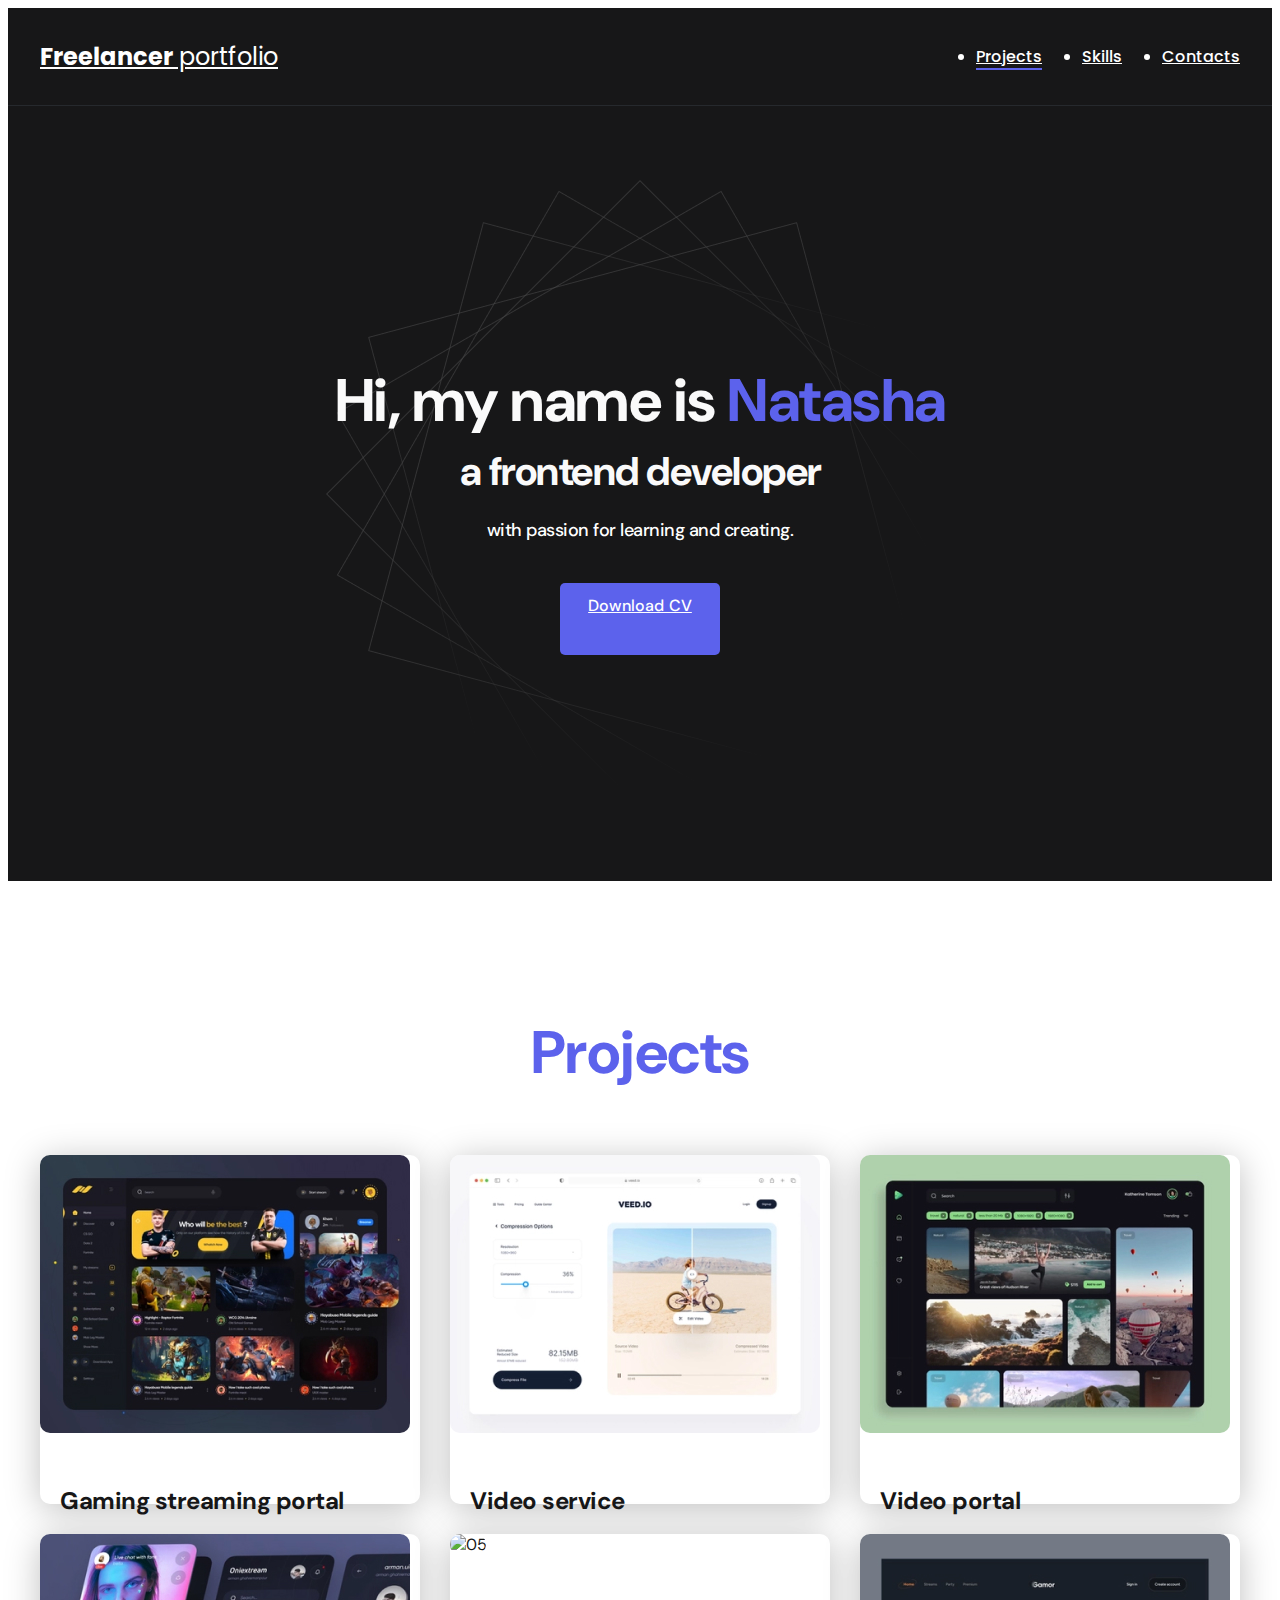
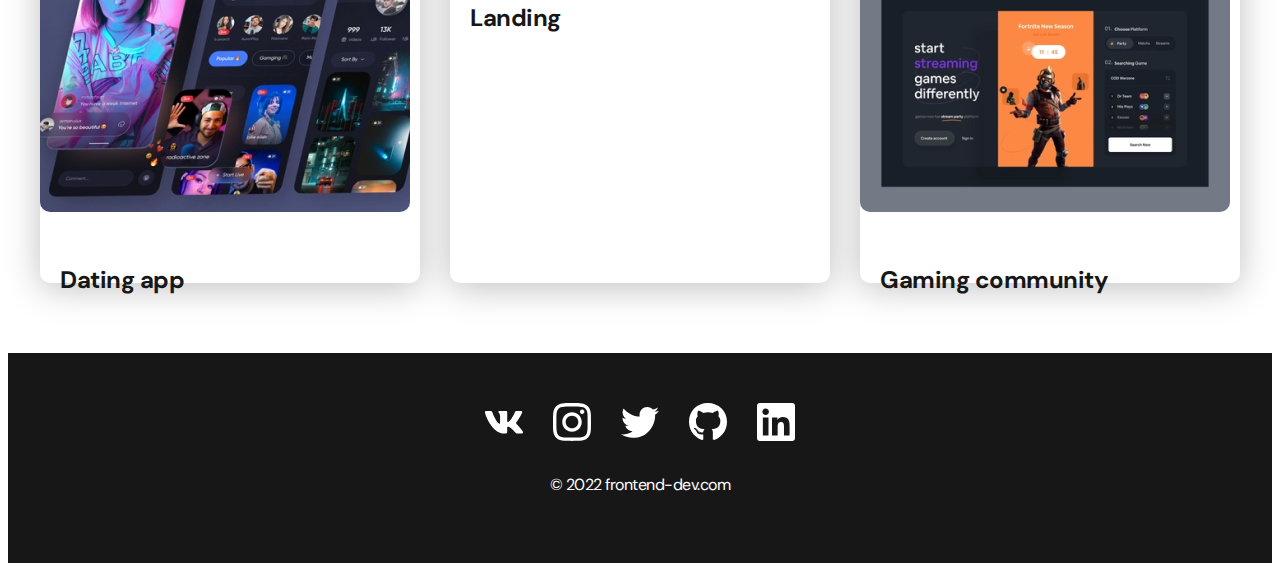
==== index.html @ 65e7a10b ".nav, .header correction, css refactoring(vars )" ====
<!DOCTYPE html>
<html lang="en">
  <head>
    <meta charset="UTF-8" />
    <meta name="viewport" content="width=device-width, initial-scale=1.0" />
    <title>Freelancer portfolio</title>
    <link rel="stylesheet" href="./css/main.css" />
    <link
      href="https://fonts.googleapis.com/css?family=DM+Sans: regular,500,600"
      rel="stylesheet"
    />
    <link
      href="https://fonts.googleapis.com/css?family=Poppins:regular,500,600"
      rel="stylesheet"
    />
  </head>
  <body>
    <nav class="nav">
      <div class="container">
        <div class="nav-row">
          <a href="./index.html" class="logo"><strong>Freelancer</strong> portfolio</a>
          <ul class="nav-list">
            <li class="nav-list__item"><a class="nav-list__link nav-list__link--active" href="./projects.html">Projects</a></li>
            <li class="nav-list__item"><a class="nav-list__link" href="./skills.html">Skills</a></li>
            <li class="nav-list__item"><a class="nav-list__link" href="./contacts.html">Contacts</a></li>
          </ul>
        </div>
      </div>
    </nav>
    <header class="header">
        <div class="header__wrapper">
          <h1 class="header__title">
            <strong>Hi, my name is <em>Natasha</em></strong><br>
            a frontend developer
          </h1>
          <div class="header__text">
            <p>with passion for learning and creating.</p>
          </div>
            <a href="#!" class="btn">Download CV</a>
        </div>
    </header>
    <main>
      <section class="projects">
        <div class="container">
          <div class="projects__title">
            <h3 class="title">Projects</h3>
          </div>
          <div class="projects__cards">
            <!-- Card -->
            <div class="card">
              <a class="card__link" href="#!"
                ></a>
                <img src="./img/projects/01.jpg" alt="01" class="card__img"
              />
              <h4 class="card__title">Gaming streaming portal</h4>
            </div>
            <!-- Card ends -->

            <div class="card">
              <a class="card__link" href="#!"
                ></a>
                <img src="./img/projects/02.jpg" alt="02" class="card__img"
              />
              <h4 class="card__title">Video service</h4>
            </div>
             <!-- Card ends -->

            <div class="card">
              <a class="card__link" href="#!"
                ></a>
                <img src="./img/projects/03.jpg" alt="03" class="card__img"
              />
              <h4 class="card__title">Video portal</h4>
            </div>
             <!-- Card ends -->

            <div class="card">
              <a class="card__link" href="#!"
                ></a>
                <img src="./img/projects/04.jpg" alt="04" class="card__img"
              />
              <h4 class="card__title">Dating app</h4>
            </div>
             <!-- Card ends -->

            <div class="card">
              <a class="card__link" href="#!"
                ></a>
                <img src="./img/projects/05.jpg" alt="05" class="card__img"
              />
              <h4 class="card__title">Landing</h4>
            </div>
             <!-- Card ends -->

            <div class="card">
              <a class="card__link" href="#!"
                ></a>
                <img src="./img/projects/06.jpg" alt="06" class="card__img"
              />
              <h4 class="card__title">Gaming community</h4>
            </div>
             <!-- Card ends -->
          </div>
        </div>
      </section>
    </main>
    <footer class="footer">
        <div class="container">
            <div class="footer__row">
                <div class="socials">
                    <div class="socials__row">
                        <a href="#!"><img src="./img/icons/vk.svg" alt="vk"></a>
                        <a href="#!"><img src="./img/icons/instagram.svg" alt="instagram"></a>
                        <a href="#!"><img src="./img/icons/twitter.svg" alt="twitter"></a>
                        <a href="#!"><img src="./img/icons/gitHub.svg" alt="gitHub"></a>
                        <a href="#!"><img src="./img/icons/linkedIn.svg" alt="linkedIn"></a>
                    </div>
                </div>
                <div class="copyright">
                    <p>© 2022 frontend-dev.com</p>
                </div>
            </div>
        </div>
    </footer>
  </body>
</html>
---- css/main.css ----
@import "./reset.css";

/*
font-family: 'DM Sans', sans-serif;
font-family: 'Poppins', sans-serif;
*/

:root {
  --black: #171718;
  --black-border: #26292d;
  --white: #fff;
  --purple: #5c62ec;

  --text-color: var(--black);
  --dark-bg: var(--black);
  --dark-border: var(--black-border);
  --header-text: var(--white);
  --accent: var(--purple);
}

html,
body {
  font-family: "DM Sans", sans-serif;
  letter-spacing: -0.5px;
  color: var(--text-color);
}

.none{
    display: none;
}

.container {
  padding: 0 15px;
  max-width: 1200px;
  margin: 0 auto;
}

.title {
    font-family: "DM Sans", sans-serif;
    font-size: 60px;
    font-weight: 700;
    line-height: 1.4;
    letter-spacing: -0.5px;
    color: var(--purple);
}

/* Nav */
.nav {
  padding: 20px 0;
  background-color: var(--dark-bg);
  border-bottom: 1px solid var(--black-border);
  color: var(--header-text);
  letter-spacing: normal;
}

.nav-row {
  display: flex;
  justify-content: space-between;
  align-items: center;
  column-gap: 30px;
  row-gap: 20px;
  flex-wrap: wrap;
}

.logo {
  font-family: "Poppins", sans-serif;
  font-size: 24px;
  /* font-weight: 700; */
  line-height: 1;
  color: var(--header-text);
}

.logo strong {
  font-weight: 700;
}

.nav-list {
  display: flex;
  align-items: center;
  column-gap: 40px;
  font-size: 16px;
  font-weight: 500;
  font-family: "Poppins", sans-serif;
}

.nav-list__link { 
  color: var(--header-text);
  transition: opacity 0.2s ease-in;
}

.nav-list__link:hover { 
  opacity: 0.8;
}

.nav-list__link--active {
  position: relative;
}

.nav-list__link--active::before {
  content: "";

  position: absolute;
  left: 0;
  top: 100%;

  display: block;
  height: 2px;
  width: 100%;
  background-color: var(--accent);
}

/* Header */
.header {
  padding: 40px 0;
  min-height: 695px;

  display: flex;
  justify-content: center;
  align-items: center;

  background-color: var(--dark-bg);
  background-image: url("./../img/header/header-bg.png");
  background-repeat: no-repeat;
  background-size: auto;
  background-position: center center;
  color: var(--header-text);

  text-align: center;
}

.header__wrapper {
  /* position: relative; */
  max-width: 690px;
  padding: 0 15px;
}

/* .header__wrapper::before {
  content: "";
  display: block;
  position: absolute;
  top: 0;
  left: 0;

  width: 627px;
  height: 627px;
  background-image: url(./../img/header/Abstract.svg);
  transform: translate(43%, -24%);
} */


.header__title {
  margin-bottom: 20px;
  font-size: 40px;
  font-weight: 700;
  line-height: 1.4; /* 84px */
  color: #fafafa;
}


.header__title strong {
  font-size: 60px;
  font-weight: 700;
}

.header__title em {
  font-style: normal;
  color: var(--accent);
}

.header__text {
  margin-bottom: 40px;
  font-size: 18px;
  font-weight: 500;
  line-height: 1.33;
}

.header__text p + p {
  margin-top: 0.5em;
}

/* Button*/
.btn {
  display: inline-block;
  height: 48px;
  padding: 12px 28px;

  border-radius: 5px;
  background: var(--accent);
  color: var(--white);
  font-size: 16px;
  font-weight: 500;
  letter-spacing: 0.15px;

  transition: opacity 0.2s ease-in;
}

.btn:hover {
  opacity: 0.8;
}

.btn:active {
  position: relative;
  top: 1px;
}

/*Projects*/

.projects {
    padding: 70px 0;
}

.projects__title {
    margin-bottom: 60px;
    text-align: center;
}

.projects__cards {
    display: grid;
    grid-template-columns: repeat(3, 1fr);
    column-gap: 30px;
    grid-template-rows: repeat(2, 1fr);
    row-gap: 30px;
}

.card {
    position: relative;
    display: inline-block;
    height: 349px;
    border-radius: 10px;
    background: var(--white);
    box-shadow: 0px 5px 35px 0px rgba(0, 0, 0, 0.25);

    transition: all 0.2s ease-in-out;
}

.card:hover {
    top: -5px;
    filter: saturate(1.5);
    box-shadow: 0px 5px 35px 0px rgb(91, 96, 236, 0.75);
}

.card__link {
    position: absolute;
    z-index: 1;
    left: 0;
    top: 0;
    height: 100%;
    width: 100%;
}



.card__img {
    margin-bottom: 15px;
    width: 370px;
    height: 278px;
    border-radius: 10px;
}

.card__title {
    margin-left: 20px;
    font-family: "DM Sans", sans-serif;
    font-size: 24px;
    font-weight: 700;
    line-height: 1.3; /* 31.2px */
    letter-spacing: -0.5px;
    color: var(--black);
}

/* Footer */
.footer {
    padding: 50px 0;
    background: var(--dark-bg);
    color: var(--white) ;
}

.footer__row {
    text-align: center;
    margin-bottom: 14px;
}

.socials {
    margin-bottom: 27px;
}

.socials__row {
    display: flex;
    justify-content: center;
    column-gap: 30px;
    align-items: center;
}

.copyright {
    font-size: 16px;
    font-weight: 400;
    line-height: 1.5; /* 24px */
    letter-spacing: -0.5px;
}
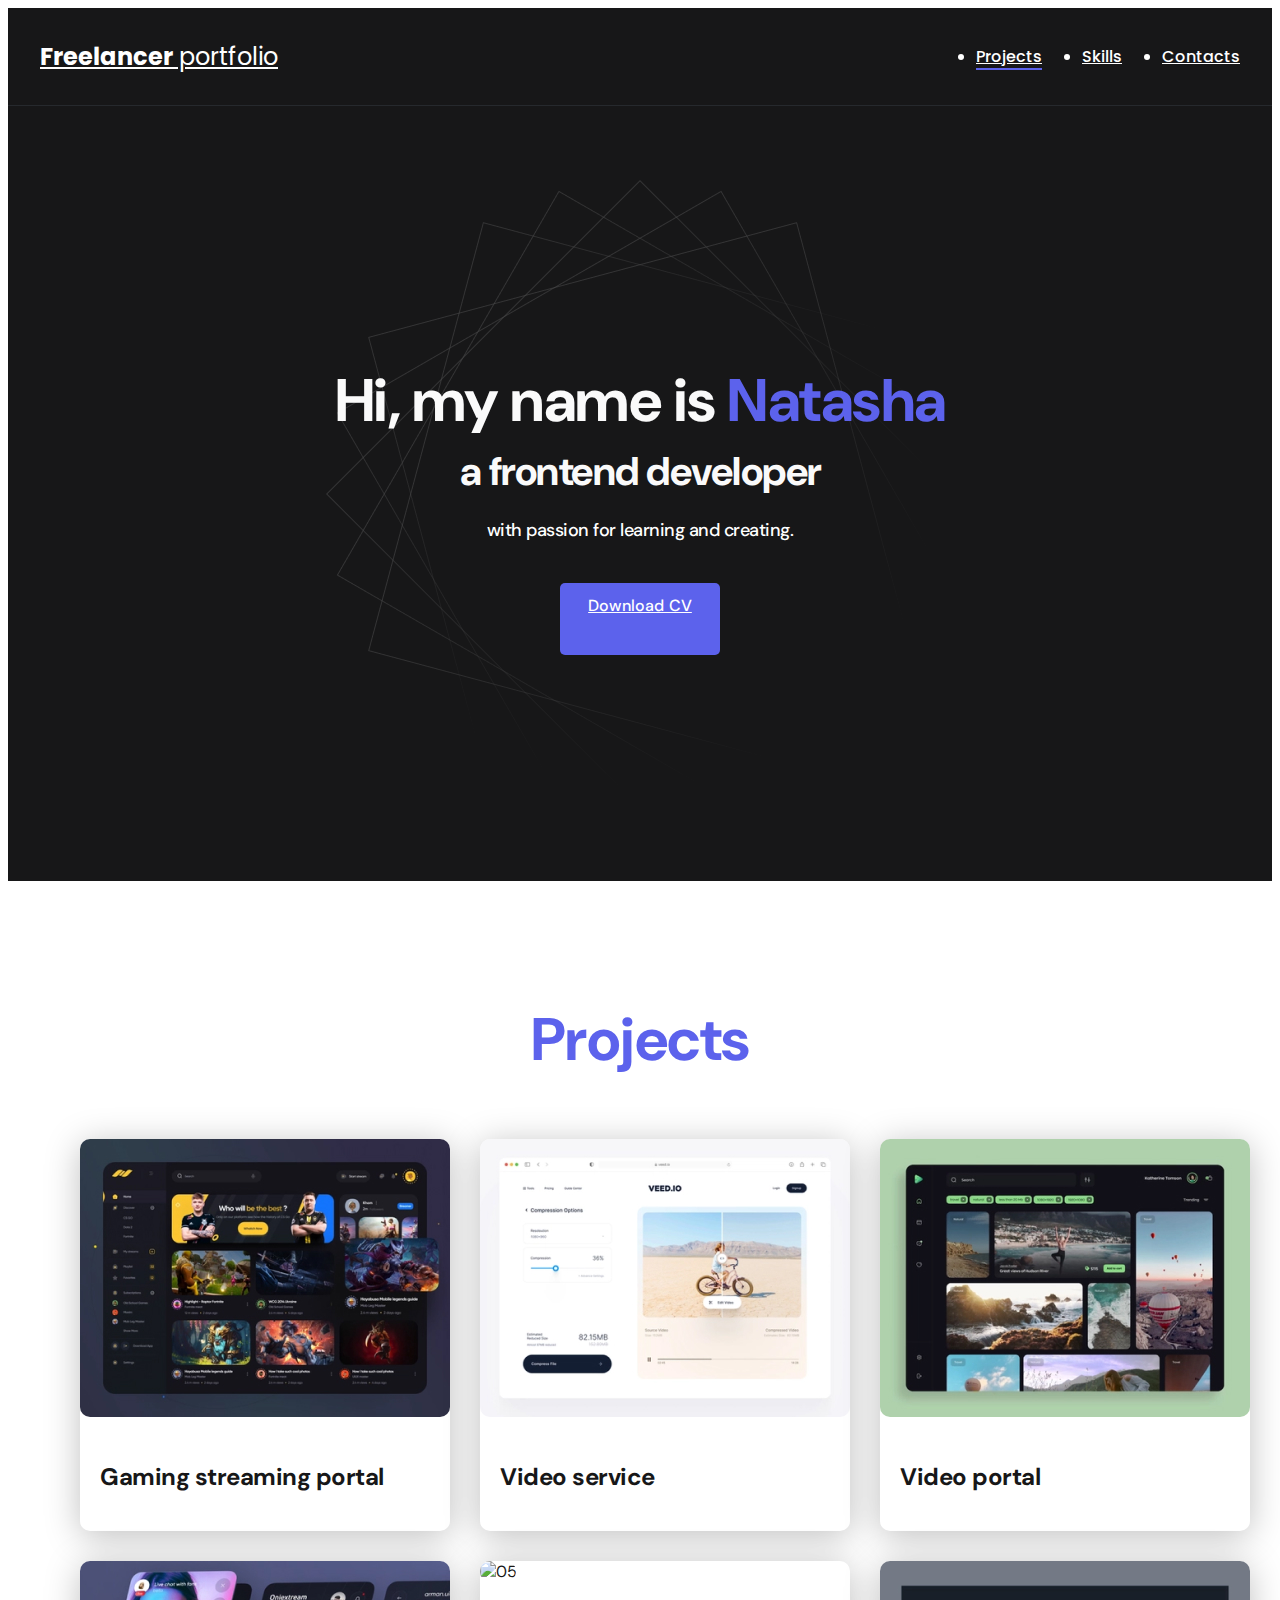
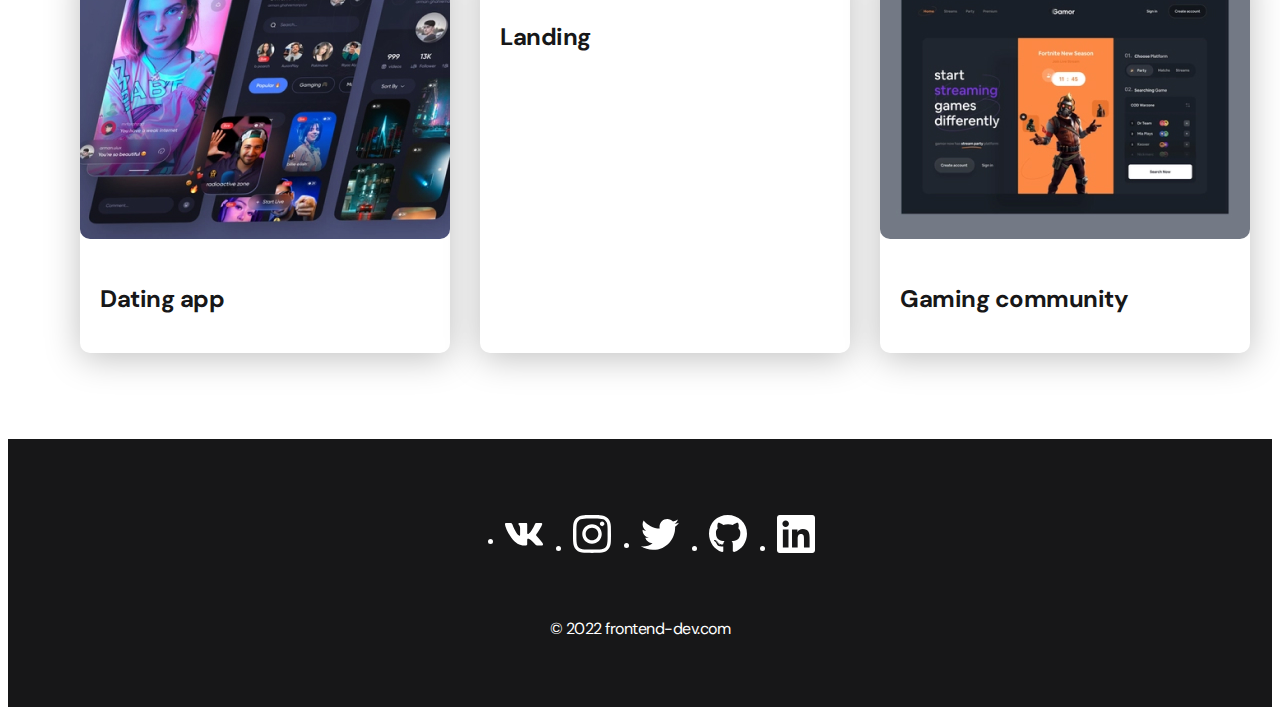
==== commit 7a9923b6: ".footer correction" ====
--- a/index.html
+++ b/index.html
@@ -39,87 +39,72 @@
             <a href="#!" class="btn">Download CV</a>
         </div>
     </header>
-    <main>
-      <section class="projects">
+      <main class="section">
         <div class="container">
-          <div class="projects__title">
-            <h3 class="title">Projects</h3>
-          </div>
-          <div class="projects__cards">
+            <h2 class="title-1">Projects</h2>
+          <ul class="projects">
             <!-- Card -->
-            <div class="card">
-              <a class="card__link" href="#!"
-                ></a>
-                <img src="./img/projects/01.jpg" alt="01" class="card__img"
-              />
-              <h4 class="card__title">Gaming streaming portal</h4>
-            </div>
+            <li class="project">
+              <img class="project__img"src="./img/projects/01.jpg" alt="01">
+              <a class="project__link" href="./project-page.html"
+              ></a>
+              <h3 class="project__title">Gaming streaming portal</h3>
+            </li>
             <!-- Card ends -->
-
-            <div class="card">
-              <a class="card__link" href="#!"
-                ></a>
-                <img src="./img/projects/02.jpg" alt="02" class="card__img"
-              />
-              <h4 class="card__title">Video service</h4>
-            </div>
-             <!-- Card ends -->
-
-            <div class="card">
-              <a class="card__link" href="#!"
-                ></a>
-                <img src="./img/projects/03.jpg" alt="03" class="card__img"
-              />
-              <h4 class="card__title">Video portal</h4>
-            </div>
-             <!-- Card ends -->
-
-            <div class="card">
-              <a class="card__link" href="#!"
-                ></a>
-                <img src="./img/projects/04.jpg" alt="04" class="card__img"
-              />
-              <h4 class="card__title">Dating app</h4>
-            </div>
-             <!-- Card ends -->
-
-            <div class="card">
-              <a class="card__link" href="#!"
-                ></a>
-                <img src="./img/projects/05.jpg" alt="05" class="card__img"
-              />
-              <h4 class="card__title">Landing</h4>
-            </div>
-             <!-- Card ends -->
-
-            <div class="card">
-              <a class="card__link" href="#!"
-                ></a>
-                <img src="./img/projects/06.jpg" alt="06" class="card__img"
-              />
-              <h4 class="card__title">Gaming community</h4>
-            </div>
-             <!-- Card ends -->
-          </div>
+            <!-- Card -->
+            <li class="project">
+              <img class="project__img"src="./img/projects/02.jpg" alt="02">
+              <a class="project__link" href="#!"
+              ></a>
+              <h3 class="project__title">Video service</h3>
+            </li>
+            <!-- Card ends -->
+            <li class="project">
+              <img class="project__img"src="./img/projects/03.jpg" alt="03">
+              <a class="project__link" href="#!"
+              ></a>
+              <h3 class="project__title">Video portal</h3>
+            </li>
+            <!-- Card ends -->
+            <li class="project">
+              <img class="project__img"src="./img/projects/04.jpg" alt="04">
+              <a class="project__link" href="#!"
+              ></a>
+              <h3 class="project__title">Dating app</h3>
+            </li>
+            <!-- Card ends -->
+            <li class="project">
+              <img class="project__img"src="./img/projects/05.jpg" alt="05">
+              <a class="project__link" href="#!"
+              ></a>
+              <h3 class="project__title">Landing</h3>
+            </li>
+            <!-- Card ends -->
+            <li class="project">
+              <img class="project__img"src="./img/projects/06.jpg" alt="06">
+              <a class="project__link" href="#!"
+              ></a>
+              <h3 class="project__title">Gaming community</h3>
+            </li>
+            <!-- Card ends -->
+          </ul>
         </div>
-      </section>
-    </main>
+      </main>
     <footer class="footer">
         <div class="container">
-            <div class="footer__row">
-                <div class="socials">
-                    <div class="socials__row">
-                        <a href="#!"><img src="./img/icons/vk.svg" alt="vk"></a>
-                        <a href="#!"><img src="./img/icons/instagram.svg" alt="instagram"></a>
-                        <a href="#!"><img src="./img/icons/twitter.svg" alt="twitter"></a>
-                        <a href="#!"><img src="./img/icons/gitHub.svg" alt="gitHub"></a>
-                        <a href="#!"><img src="./img/icons/linkedIn.svg" alt="linkedIn"></a>
-                    </div>
-                </div>
-                <div class="copyright">
-                    <p>© 2022 frontend-dev.com</p>
-                </div>
-            </div>
+          <div class="footer__wrapper">
+            <ul class="social">
+              <li class="social__item"><a href="#!"><img src="./img/icons/vk.svg" alt="vk"></a></li> 
+               <li class="social__item"><a href="#!"><img src="./img/icons/instagram.svg" alt="instagram"></a></li>
+               <li class="social__item"><a href="#!"><img src="./img/icons/twitter.svg" alt="twitter"></a></li>
+               <li class="social__item"><a href="#!"><img src="./img/icons/gitHub.svg" alt="gitHub"></a></li>
+               <li class="social__item"><a href="#!"><img src="./img/icons/linkedIn.svg" alt="linkedIn"></a></li>
+           </ul>
+           <div class="copyright">
+            <p>© 2022 frontend-dev.com</p>
+        </div>
+          </div>      
+                
         </div>
     </footer>
   </body>
--- a/css/main.css
+++ b/css/main.css
@@ -33,6 +33,11 @@
   padding: 0 15px;
   max-width: 1200px;
   margin: 0 auto;
+}
+
+
+.section {
+  padding: 70px 0;
 }
 
 .title {
@@ -44,6 +49,15 @@
     color: var(--purple);
 }
 
+.title-1 {
+  margin-bottom: 60px;
+  font-size: 60px;
+  font-weight: 700;
+  line-height: 1.3;
+  color: var(--accent);
+  text-align: center;
+}
+
 /* Nav */
 .nav {
   padding: 20px 0;
@@ -205,16 +219,8 @@
 
 /*Projects*/
 
+
 .projects {
-    padding: 70px 0;
-}
-
-.projects__title {
-    margin-bottom: 60px;
-    text-align: center;
-}
-
-.projects__cards {
     display: grid;
     grid-template-columns: repeat(3, 1fr);
     column-gap: 30px;
@@ -222,10 +228,11 @@
     row-gap: 30px;
 }
 
-.card {
+.project {
     position: relative;
     display: inline-block;
-    height: 349px;
+    /* height: 349px; */
+    min-width: 370px;
     border-radius: 10px;
     background: var(--white);
     box-shadow: 0px 5px 35px 0px rgba(0, 0, 0, 0.25);
@@ -233,13 +240,13 @@
     transition: all 0.2s ease-in-out;
 }
 
-.card:hover {
+.project:hover {
     top: -5px;
     filter: saturate(1.5);
     box-shadow: 0px 5px 35px 0px rgb(91, 96, 236, 0.75);
 }
 
-.card__link {
+.project__link {
     position: absolute;
     z-index: 1;
     left: 0;
@@ -248,17 +255,14 @@
     width: 100%;
 }
 
-
-
-.card__img {
-    margin-bottom: 15px;
+.project__img {
     width: 370px;
     height: 278px;
     border-radius: 10px;
 }
 
-.card__title {
-    margin-left: 20px;
+.project__title {
+    padding: 15px 20px;
     font-family: "DM Sans", sans-serif;
     font-size: 24px;
     font-weight: 700;
@@ -268,31 +272,31 @@
 }
 
 /* Footer */
+
 .footer {
-    padding: 50px 0;
+    padding: 60px 0 50px;
     background: var(--dark-bg);
-    color: var(--white) ;
-}
-
-.footer__row {
-    text-align: center;
-    margin-bottom: 14px;
-}
-
-.socials {
-    margin-bottom: 27px;
-}
-
-.socials__row {
+    color: var(--header-text);
+}
+
+.footer__wrapper {
     display: flex;
-    justify-content: center;
-    column-gap: 30px;
+    flex-direction: column;
     align-items: center;
+    row-gap: 27px;
+}
+
+.social {
+  display: flex;
+  column-gap: 30px;
+  align-items: center;
 }
 
 .copyright {
     font-size: 16px;
-    font-weight: 400;
     line-height: 1.5; /* 24px */
-    letter-spacing: -0.5px;
-}
+}
+
+.copyright p + p {
+  margin-top: 0.5em;
+}
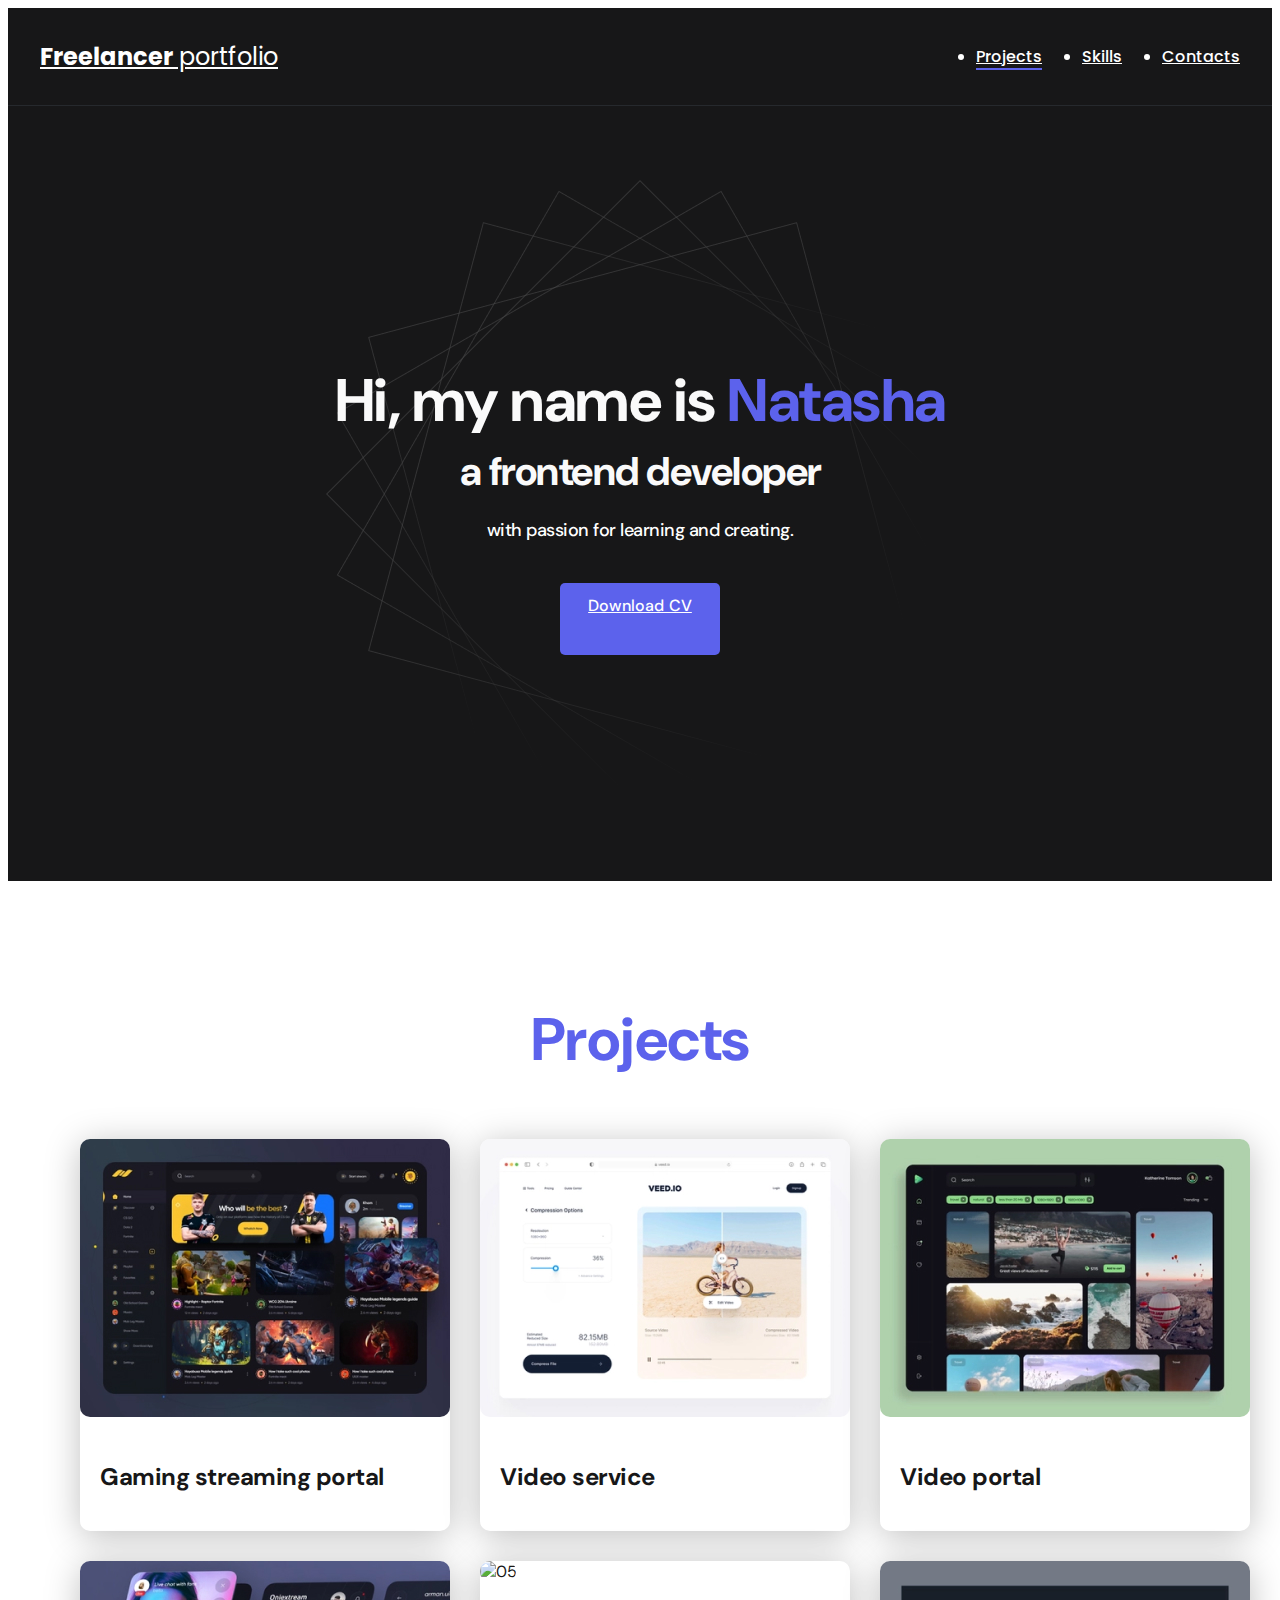
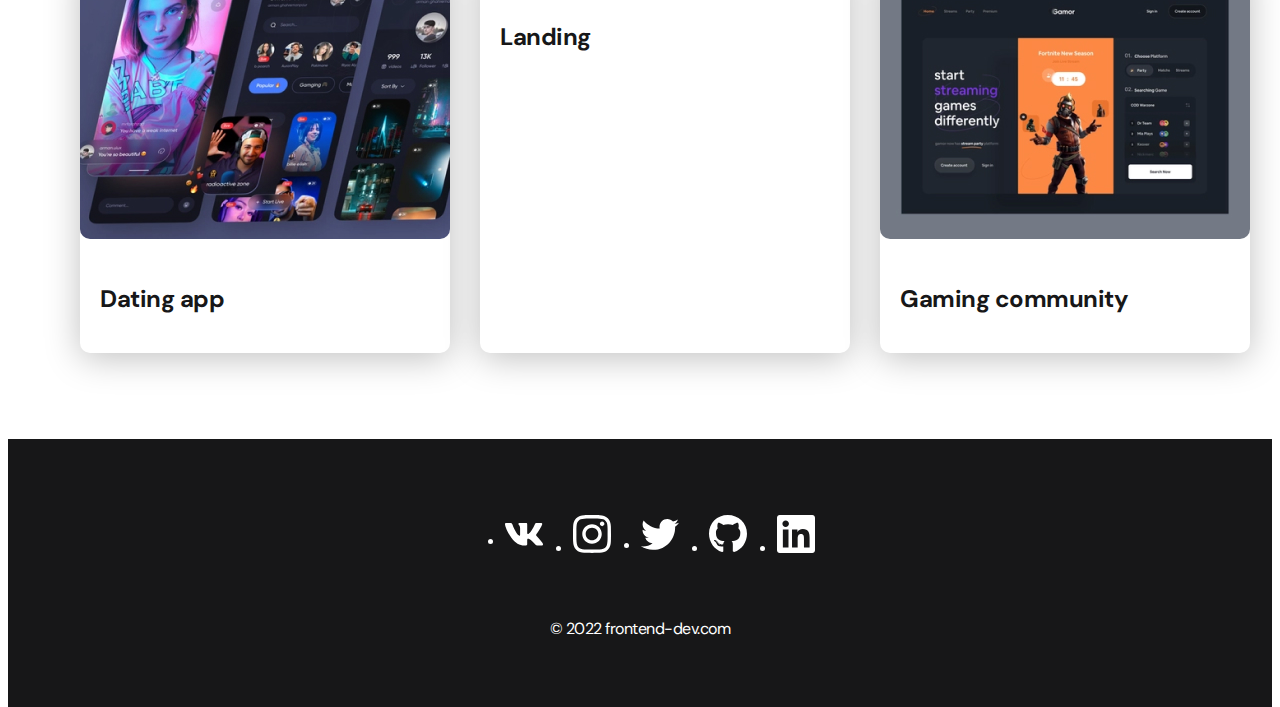
==== commit 7ec982bf: "icons svg:hover style" ====
--- a/index.html
+++ b/index.html
@@ -6,7 +6,7 @@
     <title>Freelancer portfolio</title>
     <link rel="stylesheet" href="./css/main.css" />
     <link
-      href="https://fonts.googleapis.com/css?family=DM+Sans: regular,500,600"
+      href="https://fonts.googleapis.com/css?family=DM+Sans: regular,500,600,700"
       rel="stylesheet"
     />
     <link
@@ -20,7 +20,7 @@
         <div class="nav-row">
           <a href="./index.html" class="logo"><strong>Freelancer</strong> portfolio</a>
           <ul class="nav-list">
-            <li class="nav-list__item"><a class="nav-list__link nav-list__link--active" href="./projects.html">Projects</a></li>
+            <li class="nav-list__item"><a class="nav-list__link nav-list__link--active" href="./project-page.html">Projects</a></li>
             <li class="nav-list__item"><a class="nav-list__link" href="./skills.html">Skills</a></li>
             <li class="nav-list__item"><a class="nav-list__link" href="./contacts.html">Contacts</a></li>
           </ul>
@@ -94,11 +94,25 @@
         <div class="container">
           <div class="footer__wrapper">
             <ul class="social">
-              <li class="social__item"><a href="#!"><img src="./img/icons/vk.svg" alt="vk"></a></li> 
-               <li class="social__item"><a href="#!"><img src="./img/icons/instagram.svg" alt="instagram"></a></li>
-               <li class="social__item"><a href="#!"><img src="./img/icons/twitter.svg" alt="twitter"></a></li>
-               <li class="social__item"><a href="#!"><img src="./img/icons/gitHub.svg" alt="gitHub"></a></li>
-               <li class="social__item"><a href="#!"><img src="./img/icons/linkedIn.svg" alt="linkedIn"></a></li>
+              <li class="social__item"><a href="https://vk.com">
+                <svg xmlns="http://www.w3.org/2000/svg" width="38" height="23" viewBox="0 0 38 23">
+  <path d="M37.134 1.53079C37.395 0.648998 37.134 0 35.8783 0H31.7233C30.6651 0 30.1784 0.557291 29.9174 1.17807C29.9174 1.17807 27.8011 6.33478 24.8101 9.67853C23.8436 10.645 23.3992 10.9554 22.8701 10.9554C22.6091 10.9554 22.207 10.645 22.207 9.76318V1.53079C22.207 0.472639 21.9107 0 21.036 0H14.5037C13.8406 0 13.4455 0.493803 13.4455 0.952334C13.4455 1.95405 14.9411 2.18684 15.0963 5.00857V11.1317C15.0963 12.472 14.8564 12.7189 14.3273 12.7189C12.9165 12.7189 9.48806 7.54107 7.45642 1.61544C7.04727 0.465586 6.64517 0 5.57997 0H1.42497C0.239847 0 0 0.557291 0 1.17807C0 2.27855 1.41086 7.74565 6.56757 14.9693C10.003 19.9002 14.8423 22.5738 19.2442 22.5738C21.8896 22.5738 22.2141 21.9813 22.2141 20.9584C22.2141 16.2461 21.9742 15.8017 23.3004 15.8017C23.9142 15.8017 24.9723 16.1121 27.4413 18.4894C30.263 21.3111 30.7286 22.5738 32.3088 22.5738H36.4638C37.6489 22.5738 38.2485 21.9813 37.9029 20.8103C37.1128 18.3483 31.7727 13.2833 31.5328 12.9447C30.9191 12.1546 31.0955 11.8019 31.5328 11.0965C31.5399 11.0894 36.6119 3.95042 37.134 1.53079Z"/>
+                </svg></a></li> 
+               <li class="social__item"><a href="#!"><svg xmlns="http://www.w3.org/2000/svg" width="38" height="38"   viewBox="0 0 38 38">
+                <path d="M19.0042 9.25521C13.6126 9.25521 9.26369 13.6041 9.26369 18.9958C9.26369 24.3874 13.6126 28.7363 19.0042 28.7363C24.3959 28.7363 28.7448 24.3874 28.7448 18.9958C28.7448 13.6041 24.3959 9.25521 19.0042 9.25521ZM19.0042 25.3284C15.52 25.3284 12.6716 22.4885 12.6716 18.9958C12.6716 15.5031 15.5115 12.6631 19.0042 12.6631C22.4969 12.6631 25.3369 15.5031 25.3369 18.9958C25.3369 22.4885 22.4885 25.3284 19.0042 25.3284ZM31.4152 8.85678C31.4152 10.1199 30.3979 11.1287 29.1432 11.1287C27.8801 11.1287 26.8713 10.1114 26.8713 8.85678C26.8713 7.60212 27.8886 6.58483 29.1432 6.58483C30.3979 6.58483 31.4152 7.60212 31.4152 8.85678ZM37.8665 11.1626C37.7224 8.11924 37.0272 5.42342 34.7977 3.20234C32.5766 0.98126 29.8808 0.286113 26.8374 0.133519C23.7007 -0.0445064 14.2993 -0.0445064 11.1626 0.133519C8.12772 0.277635 5.4319 0.972783 3.20234 3.19387C0.972783 5.41495 0.286113 8.11076 0.133519 11.1542C-0.0445064 14.2908 -0.0445064 23.6922 0.133519 26.8289C0.277635 29.8723 0.972783 32.5681 3.20234 34.7892C5.4319 37.0103 8.11924 37.7054 11.1626 37.858C14.2993 38.036 23.7007 38.036 26.8374 37.858C29.8808 37.7139 32.5766 37.0187 34.7977 34.7892C37.0187 32.5681 37.7139 29.8723 37.8665 26.8289C38.0445 23.6922 38.0445 14.2993 37.8665 11.1626ZM33.8143 30.1944C33.153 31.856 31.873 33.1361 30.2029 33.8058C27.7021 34.7977 21.7679 34.5688 19.0042 34.5688C16.2406 34.5688 10.2979 34.7892 7.80558 33.8058C6.144 33.1446 4.86392 31.8645 4.1942 30.1944C3.20234 27.6936 3.43123 21.7594 3.43123 18.9958C3.43123 16.2321 3.21082 10.2895 4.1942 7.7971C4.85544 6.13553 6.13553 4.85544 7.80558 4.18572C10.3064 3.19386 16.2406 3.42275 19.0042 3.42275C21.7679 3.42275 27.7105 3.20234 30.2029 4.18572C31.8645 4.84696 33.1446 6.12705 33.8143 7.7971C34.8061 10.2979 34.5772 16.2321 34.5772 18.9958C34.5772 21.7594 34.8061 27.7021 33.8143 30.1944Z"/>
+              </svg></a></li>
+               <li class="social__item"><a href="#!">
+                <svg xmlns="http://www.w3.org/2000/svg" width="38" height="31" viewBox="0 0 38 31">
+                <path d="M34.094 7.69162C34.1181 8.02917 34.1181 8.36679 34.1181 8.70434C34.1181 19 26.2819 30.863 11.9594 30.863C7.54696 30.863 3.44799 29.585 0 27.3669C0.626928 27.4392 1.22966 27.4633 1.88071 27.4633C5.52153 27.4633 8.87311 26.2336 11.5495 24.1359C8.12565 24.0635 5.25634 21.8211 4.26774 18.7348C4.75002 18.8071 5.23222 18.8553 5.73862 18.8553C6.43783 18.8553 7.13713 18.7589 7.7881 18.5902C4.21957 17.8668 1.54309 14.7323 1.54309 10.9467V10.8503C2.57985 11.429 3.78554 11.7907 5.06337 11.8388C2.96564 10.4403 1.59133 8.05329 1.59133 5.35275C1.59133 3.90607 1.97705 2.57993 2.65222 1.42256C6.486 6.14845 12.2487 9.2347 18.7106 9.57233C18.5901 8.99364 18.5177 8.39091 18.5177 7.7881C18.5177 3.49616 21.9898 0 26.3058 0C28.5482 0 30.5736 0.940355 31.9962 2.4594C33.7563 2.12185 35.4441 1.4708 36.9391 0.578686C36.3604 2.38711 35.1307 3.90615 33.5152 4.87055C35.0825 4.70185 36.6016 4.26774 38 3.66501C36.9393 5.2081 35.613 6.58241 34.094 7.69162Z"/>
+              </svg></a></li>
+               <li class="social__item"><a href="#!">
+                <svg xmlns="http://www.w3.org/2000/svg" width="38" height="38" viewBox="0 0 38 38">
+                <path d="M12.7101 29.8331C12.7101 29.9863 12.5339 30.1089 12.3117 30.1089C12.0589 30.1319 11.8827 30.0093 11.8827 29.8331C11.8827 29.6798 12.0589 29.5573 12.281 29.5573C12.5109 29.5343 12.7101 29.6569 12.7101 29.8331ZM10.3274 29.4883C10.2738 29.6415 10.427 29.8177 10.6569 29.8637C10.856 29.9403 11.0859 29.8637 11.1319 29.7105C11.1778 29.5573 11.0323 29.3811 10.8024 29.3121C10.6032 29.2585 10.381 29.3351 10.3274 29.4883ZM13.7137 29.3581C13.4915 29.4117 13.3383 29.5573 13.3613 29.7335C13.3843 29.8867 13.5835 29.9863 13.8133 29.9327C14.0355 29.879 14.1887 29.7335 14.1657 29.5802C14.1427 29.4347 13.9359 29.3351 13.7137 29.3581ZM18.7548 0C8.12863 0 0 8.06734 0 18.6935C0 27.1899 5.34758 34.4605 12.9859 37.0194C13.9665 37.1956 14.3113 36.5903 14.3113 36.0923C14.3113 35.6173 14.2883 32.9972 14.2883 31.3883C14.2883 31.3883 8.9254 32.5375 7.79919 29.1052C7.79919 29.1052 6.92581 26.8758 5.66935 26.3012C5.66935 26.3012 3.91492 25.0984 5.79194 25.1214C5.79194 25.1214 7.6996 25.2746 8.74919 27.098C10.427 30.0552 13.2387 29.2048 14.3343 28.6992C14.5105 27.4734 15.0085 26.623 15.5601 26.1173C11.2774 25.6423 6.95645 25.0218 6.95645 17.6516C6.95645 15.5448 7.53871 14.4875 8.76452 13.1391C8.56532 12.6411 7.91411 10.5879 8.96371 7.9371C10.5649 7.43911 14.25 10.0056 14.25 10.0056C15.7823 9.57661 17.4294 9.35444 19.0613 9.35444C20.6931 9.35444 22.3403 9.57661 23.8726 10.0056C23.8726 10.0056 27.5577 7.43145 29.1589 7.9371C30.2085 10.5956 29.5573 12.6411 29.3581 13.1391C30.5839 14.4952 31.3347 15.5524 31.3347 17.6516C31.3347 25.0448 26.8222 25.6347 22.5395 26.1173C23.2444 26.7226 23.8419 27.8718 23.8419 29.6722C23.8419 32.254 23.819 35.4488 23.819 36.077C23.819 36.575 24.1714 37.1802 25.1444 37.004C32.8056 34.4605 38 27.1899 38 18.6935C38 8.06734 29.381 0 18.7548 0ZM7.44677 26.4238C7.34718 26.5004 7.37016 26.6766 7.5004 26.8222C7.62298 26.9448 7.79919 26.9984 7.89879 26.8988C7.99839 26.8222 7.9754 26.646 7.84516 26.5004C7.72258 26.3778 7.54637 26.3242 7.44677 26.4238ZM6.61936 25.8032C6.56573 25.9028 6.64234 26.0254 6.79556 26.102C6.91815 26.1786 7.07137 26.1556 7.125 26.0484C7.17863 25.9488 7.10202 25.8262 6.94879 25.7496C6.79556 25.7036 6.67298 25.7266 6.61936 25.8032ZM9.10161 28.5306C8.97903 28.6302 9.025 28.8601 9.20121 29.0056C9.37742 29.1819 9.5996 29.2048 9.69919 29.0823C9.79879 28.9827 9.75282 28.7528 9.5996 28.6073C9.43105 28.431 9.20121 28.4081 9.10161 28.5306ZM8.22823 27.4044C8.10565 27.4811 8.10565 27.6802 8.22823 27.8565C8.35081 28.0327 8.55766 28.1093 8.65726 28.0327C8.77984 27.9331 8.77984 27.7339 8.65726 27.5577C8.55 27.3815 8.35081 27.3048 8.22823 27.4044Z"/>
+              </svg></a></li>
+               <li class="social__item"><a href="https://github.com/Nattyme">
+                <svg xmlns="http://www.w3.org/2000/svg" width="38" height="38" viewBox="0 0 38 38">
+                <path d="M35.2857 0H2.7058C1.21295 0 0 1.22991 0 2.73973V35.2603C0 36.7701 1.21295 38 2.7058 38H35.2857C36.7786 38 38 36.7701 38 35.2603V2.73973C38 1.22991 36.7786 0 35.2857 0ZM11.4848 32.5714H5.85268V14.4366H11.4933V32.5714H11.4848ZM8.66875 11.9598C6.86205 11.9598 5.40312 10.4924 5.40312 8.6942C5.40312 6.89598 6.86205 5.42857 8.66875 5.42857C10.467 5.42857 11.9344 6.89598 11.9344 8.6942C11.9344 10.5009 10.4754 11.9598 8.66875 11.9598ZM32.5969 32.5714H26.9647V23.75C26.9647 21.6464 26.9223 18.9406 24.0384 18.9406C21.1036 18.9406 20.654 21.2308 20.654 23.5973V32.5714H15.0219V14.4366H20.425V16.9134H20.5013C21.2562 15.4884 23.0969 13.9871 25.8366 13.9871C31.5366 13.9871 32.5969 17.7446 32.5969 22.6304V32.5714Z"/>
+              </svg></a></li>
            </ul>
            <div class="copyright">
             <p>© 2022 frontend-dev.com</p>
--- a/css/main.css
+++ b/css/main.css
@@ -6,6 +6,7 @@
 */
 
 :root {
+  --blackpure: #000;
   --black: #171718;
   --black-border: #26292d;
   --white: #fff;
@@ -23,10 +24,14 @@
   font-family: "DM Sans", sans-serif;
   letter-spacing: -0.5px;
   color: var(--text-color);
-}
-
-.none{
-    display: none;
+  height: 100%;
+
+  display: flex;
+  flex-direction: column;
+}
+
+.none {
+  display: none;
 }
 
 .container {
@@ -35,18 +40,17 @@
   margin: 0 auto;
 }
 
-
 .section {
   padding: 70px 0;
 }
 
 .title {
-    font-family: "DM Sans", sans-serif;
-    font-size: 60px;
-    font-weight: 700;
-    line-height: 1.4;
-    letter-spacing: -0.5px;
-    color: var(--purple);
+  font-family: "DM Sans", sans-serif;
+  font-size: 60px;
+  font-weight: 700;
+  line-height: 1.4;
+  letter-spacing: -0.5px;
+  color: var(--purple);
 }
 
 .title-1 {
@@ -56,6 +60,14 @@
   line-height: 1.3;
   color: var(--accent);
   text-align: center;
+}
+
+.title-2 {
+  margin-bottom: 20px;
+
+  font-size: 40px;
+  font-weight: 700;
+  line-height: 1.3; /* 52px */
 }
 
 /* Nav */
@@ -97,12 +109,12 @@
   font-family: "Poppins", sans-serif;
 }
 
-.nav-list__link { 
+.nav-list__link {
   color: var(--header-text);
   transition: opacity 0.2s ease-in;
 }
 
-.nav-list__link:hover { 
+.nav-list__link:hover {
   opacity: 0.8;
 }
 
@@ -144,7 +156,7 @@
 
 .header__wrapper {
   /* position: relative; */
-  max-width: 690px;
+  max-width: 700px;
   padding: 0 15px;
 }
 
@@ -161,7 +173,6 @@
   transform: translate(43%, -24%);
 } */
 
-
 .header__title {
   margin-bottom: 20px;
   font-size: 40px;
@@ -169,7 +180,6 @@
   line-height: 1.4; /* 84px */
   color: #fafafa;
 }
-
 
 .header__title strong {
   font-size: 60px;
@@ -217,73 +227,150 @@
   top: 1px;
 }
 
+/* Btn outline*/
+
+.btn-outline {
+  display: flex;
+  column-gap: 10px;
+
+  height: 48px;
+  padding: 12px 20px;
+  border-radius: 5px;
+
+  border: 1px solid var(--blackpure);
+  color: var(--blackpure);
+}
+
+.btn-outline svg {
+  fill: var(--blackpure);
+}
+
+.btn-outline:hover svg {
+  fill: var(--accent);
+}
+
+.btn-outline:active {
+  position: relative;
+  top: 1px;
+}
+
 /*Projects*/
 
-
 .projects {
-    display: grid;
-    grid-template-columns: repeat(3, 1fr);
-    column-gap: 30px;
-    grid-template-rows: repeat(2, 1fr);
-    row-gap: 30px;
+  display: grid;
+  grid-template-columns: repeat(3, 1fr);
+  column-gap: 30px;
+  grid-template-rows: repeat(2, 1fr);
+  row-gap: 30px;
 }
 
 .project {
-    position: relative;
-    display: inline-block;
-    /* height: 349px; */
-    min-width: 370px;
-    border-radius: 10px;
-    background: var(--white);
-    box-shadow: 0px 5px 35px 0px rgba(0, 0, 0, 0.25);
-
-    transition: all 0.2s ease-in-out;
+  position: relative;
+  display: inline-block;
+  /* height: 349px; */
+  min-width: 370px;
+  border-radius: 10px;
+  background: var(--white);
+  box-shadow: 0px 5px 35px 0px rgba(0, 0, 0, 0.25);
+
+  transition: all 0.2s ease-in-out;
 }
 
 .project:hover {
-    top: -5px;
-    filter: saturate(1.5);
-    box-shadow: 0px 5px 35px 0px rgb(91, 96, 236, 0.75);
+  top: -5px;
+  filter: saturate(1.5);
+  box-shadow: 0px 5px 35px 0px rgb(91, 96, 236, 0.75);
 }
 
 .project__link {
-    position: absolute;
-    z-index: 1;
-    left: 0;
-    top: 0;
-    height: 100%;
-    width: 100%;
+  position: absolute;
+  z-index: 1;
+  left: 0;
+  top: 0;
+  height: 100%;
+  width: 100%;
 }
 
 .project__img {
-    width: 370px;
-    height: 278px;
-    border-radius: 10px;
+  width: 370px;
+  height: 278px;
+  border-radius: 10px;
 }
 
 .project__title {
-    padding: 15px 20px;
-    font-family: "DM Sans", sans-serif;
-    font-size: 24px;
-    font-weight: 700;
-    line-height: 1.3; /* 31.2px */
-    letter-spacing: -0.5px;
-    color: var(--black);
+  padding: 15px 20px;
+  font-family: "DM Sans", sans-serif;
+  font-size: 24px;
+  font-weight: 700;
+  line-height: 1.3; /* 31.2px */
+  letter-spacing: -0.5px;
+  color: var(--black);
+}
+
+/* Project details*/
+.project-details {
+  max-width: 865px;
+  margin: 0 auto;
+
+  display: flex;
+  flex-direction: column;
+  align-items: center;
+  text-align: center;
+}
+
+.project-details__cover {
+  max-width: 100%;
+  margin-bottom: 40px;
+
+  border-radius: 10px;
+  box-shadow: 0px 5px 35px 0px rgba(0, 0, 0, 0.25);
+}
+
+.project-detail__desc {
+  margin-bottom: 30px;
+  font-size: 24px;
+  font-weight: 700;
+  line-height: 1.3; /* 31.2px */
+}
+
+/* Content list*/
+.content-list {
+  margin: 0 auto;
+  max-width: 570px;
+  display: flex;
+  flex-direction: column;
+  align-items: center;
+  row-gap: 40px;
+  text-align: center;
+}
+
+.content-list a {
+  color: var(--accent);
+}
+
+.content-list__item {
+  font-size: 18px;
+  line-height: 1.5; /* 27px */
+}
+
+.content-list__item p + p {
+  margin-top: 0.5em;
 }
 
 /* Footer */
 
 .footer {
-    padding: 60px 0 50px;
-    background: var(--dark-bg);
-    color: var(--header-text);
+  margin-top: auto;
+  padding: 60px 0 50px;
+  background: var(--dark-bg);
+  color: var(--header-text);
 }
 
 .footer__wrapper {
-    display: flex;
-    flex-direction: column;
-    align-items: center;
-    row-gap: 27px;
+  display: flex;
+  flex-direction: column;
+  align-items: center;
+  row-gap: 27px;
 }
 
 .social {
@@ -292,9 +379,17 @@
   align-items: center;
 }
 
+.social__item svg {
+  fill: var(--white);
+}
+
+.social__item a:hover svg {
+  fill: var(--accent);
+}
+
 .copyright {
-    font-size: 16px;
-    line-height: 1.5; /* 24px */
+  font-size: 16px;
+  line-height: 1.5; /* 24px */
 }
 
 .copyright p + p {
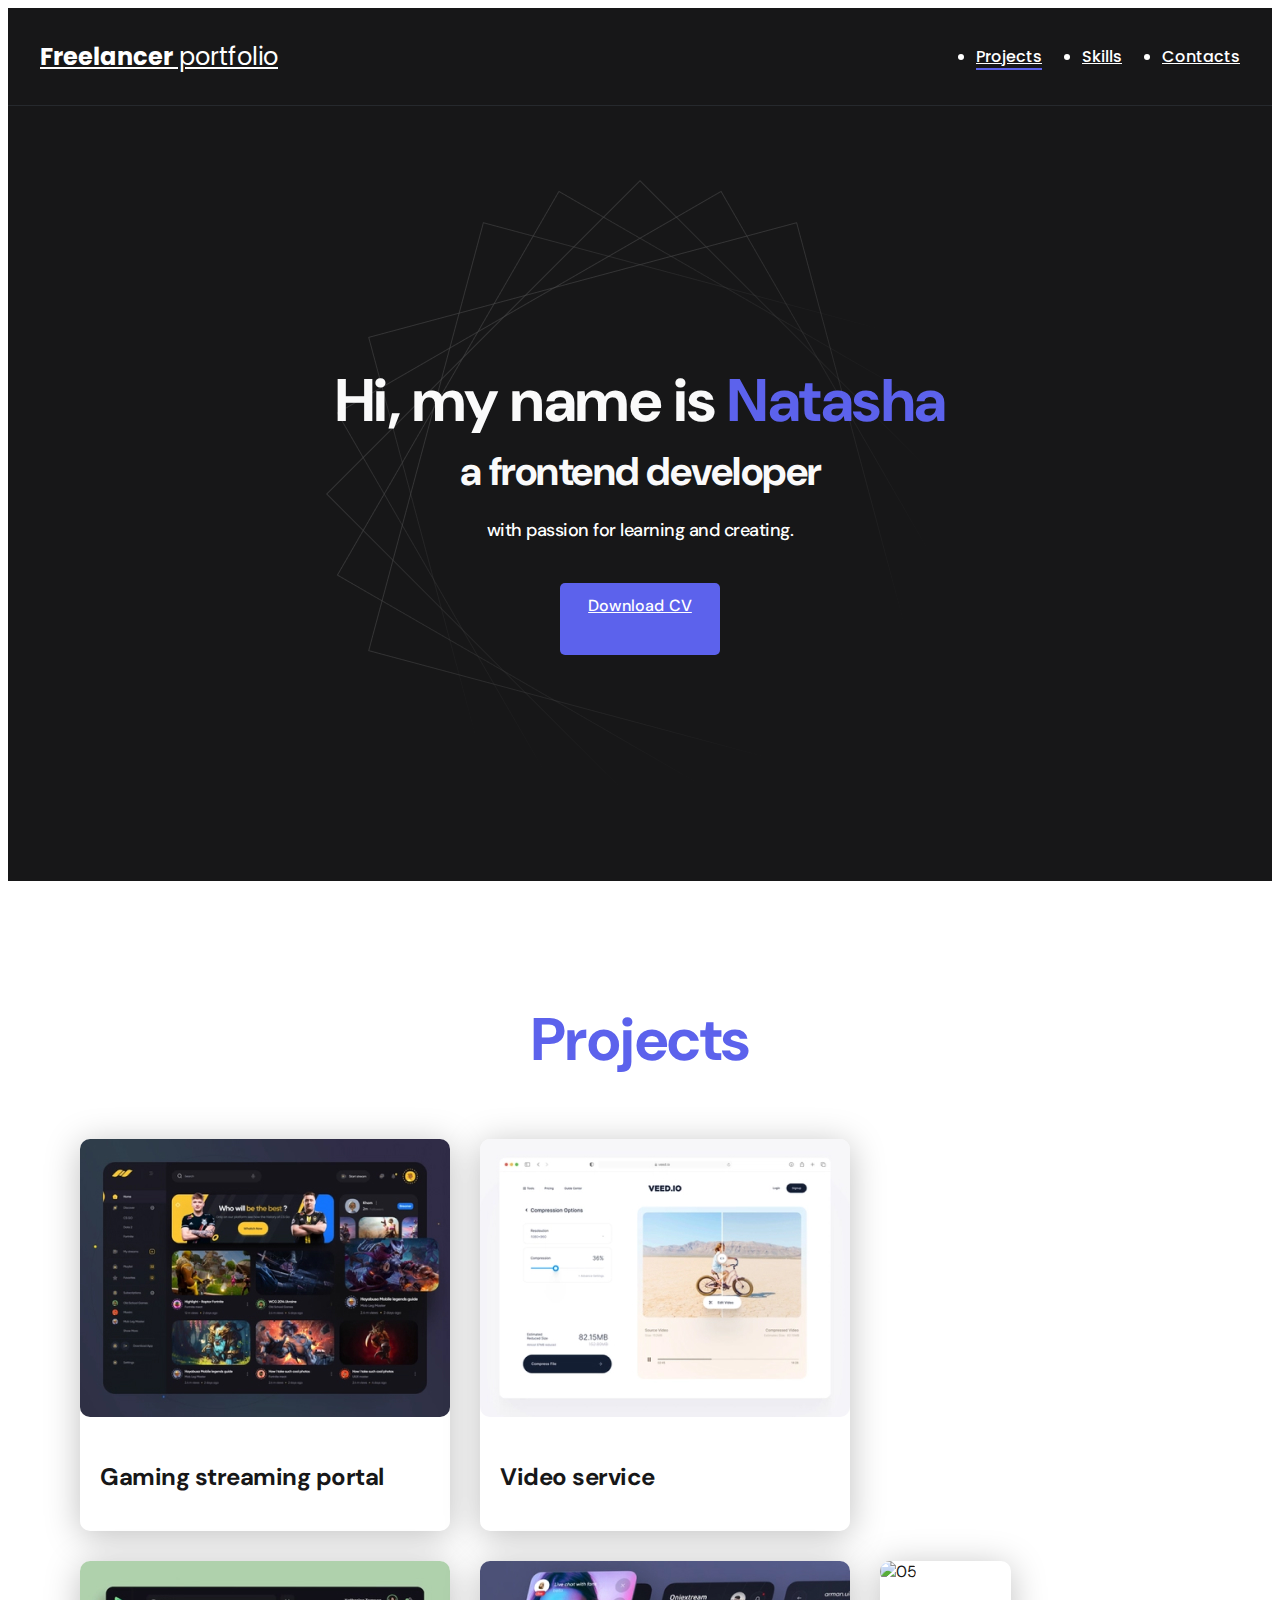
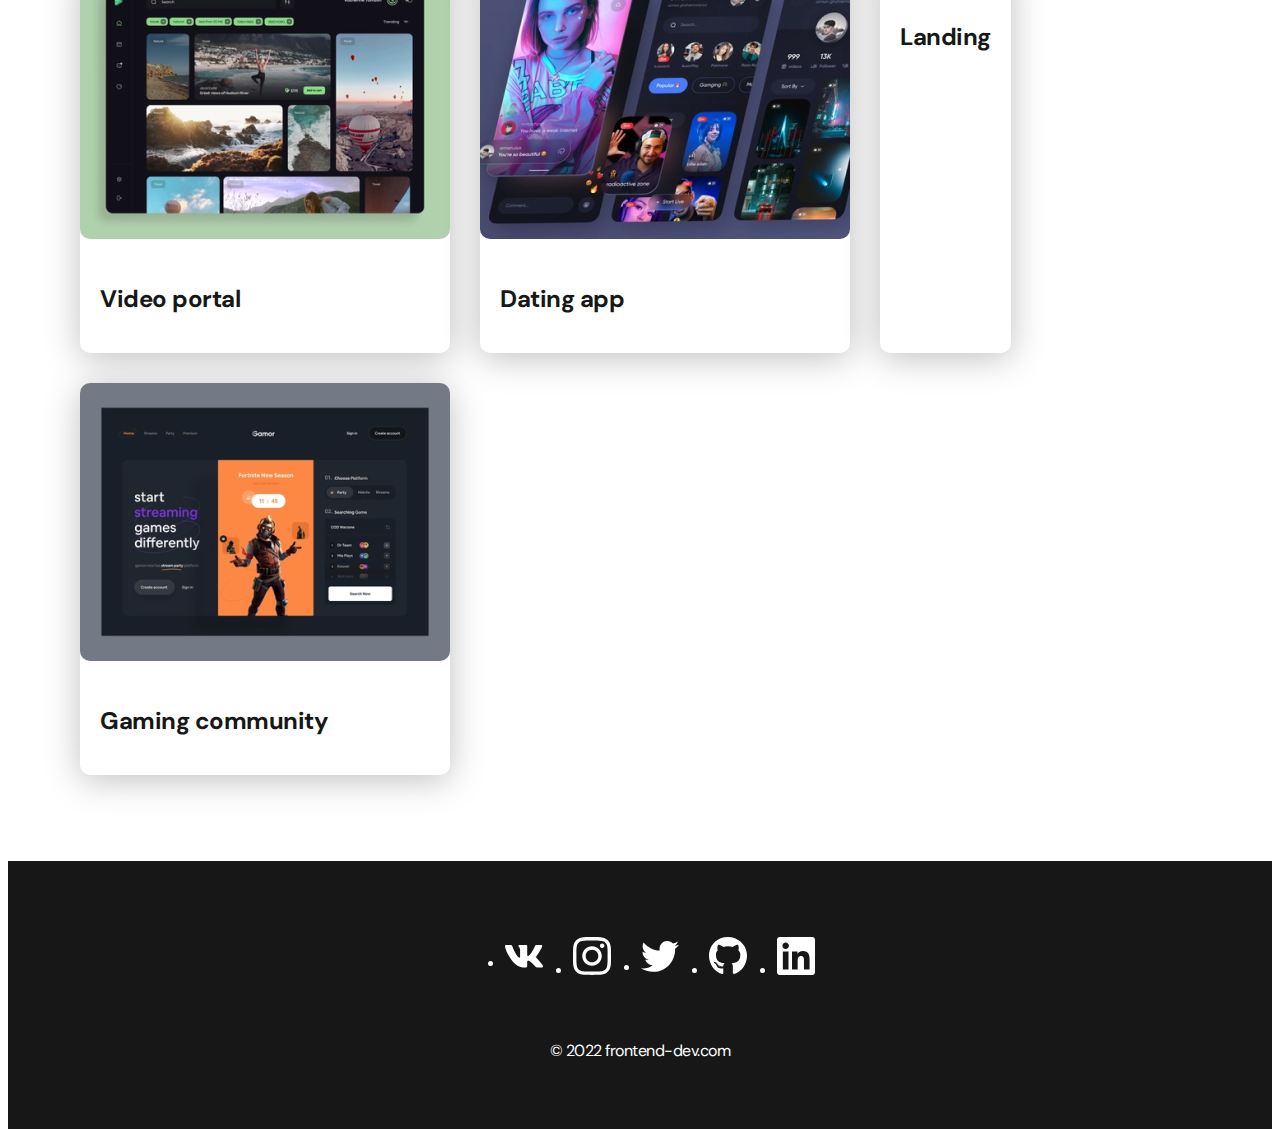
==== commit 727d50ec: ".project style correction" ====
--- a/index.html
+++ b/index.html
@@ -36,7 +36,7 @@
           <div class="header__text">
             <p>with passion for learning and creating.</p>
           </div>
-            <a href="#!" class="btn">Download CV</a>
+            <a href="./download/Балашова Наталья Евгеньевна.pdf" class="btn" download>Download CV</a>
         </div>
     </header>
       <main class="section">
@@ -94,22 +94,22 @@
         <div class="container">
           <div class="footer__wrapper">
             <ul class="social">
-              <li class="social__item"><a href="https://vk.com">
+              <li class="social__item"><a href="https://vk.com" target="_blank">
                 <svg xmlns="http://www.w3.org/2000/svg" width="38" height="23" viewBox="0 0 38 23">
   <path d="M37.134 1.53079C37.395 0.648998 37.134 0 35.8783 0H31.7233C30.6651 0 30.1784 0.557291 29.9174 1.17807C29.9174 1.17807 27.8011 6.33478 24.8101 9.67853C23.8436 10.645 23.3992 10.9554 22.8701 10.9554C22.6091 10.9554 22.207 10.645 22.207 9.76318V1.53079C22.207 0.472639 21.9107 0 21.036 0H14.5037C13.8406 0 13.4455 0.493803 13.4455 0.952334C13.4455 1.95405 14.9411 2.18684 15.0963 5.00857V11.1317C15.0963 12.472 14.8564 12.7189 14.3273 12.7189C12.9165 12.7189 9.48806 7.54107 7.45642 1.61544C7.04727 0.465586 6.64517 0 5.57997 0H1.42497C0.239847 0 0 0.557291 0 1.17807C0 2.27855 1.41086 7.74565 6.56757 14.9693C10.003 19.9002 14.8423 22.5738 19.2442 22.5738C21.8896 22.5738 22.2141 21.9813 22.2141 20.9584C22.2141 16.2461 21.9742 15.8017 23.3004 15.8017C23.9142 15.8017 24.9723 16.1121 27.4413 18.4894C30.263 21.3111 30.7286 22.5738 32.3088 22.5738H36.4638C37.6489 22.5738 38.2485 21.9813 37.9029 20.8103C37.1128 18.3483 31.7727 13.2833 31.5328 12.9447C30.9191 12.1546 31.0955 11.8019 31.5328 11.0965C31.5399 11.0894 36.6119 3.95042 37.134 1.53079Z"/>
                 </svg></a></li> 
-               <li class="social__item"><a href="#!"><svg xmlns="http://www.w3.org/2000/svg" width="38" height="38"   viewBox="0 0 38 38">
+               <li class="social__item"><a href="#!" target="_blank"><svg xmlns="http://www.w3.org/2000/svg" width="38" height="38"   viewBox="0 0 38 38">
                 <path d="M19.0042 9.25521C13.6126 9.25521 9.26369 13.6041 9.26369 18.9958C9.26369 24.3874 13.6126 28.7363 19.0042 28.7363C24.3959 28.7363 28.7448 24.3874 28.7448 18.9958C28.7448 13.6041 24.3959 9.25521 19.0042 9.25521ZM19.0042 25.3284C15.52 25.3284 12.6716 22.4885 12.6716 18.9958C12.6716 15.5031 15.5115 12.6631 19.0042 12.6631C22.4969 12.6631 25.3369 15.5031 25.3369 18.9958C25.3369 22.4885 22.4885 25.3284 19.0042 25.3284ZM31.4152 8.85678C31.4152 10.1199 30.3979 11.1287 29.1432 11.1287C27.8801 11.1287 26.8713 10.1114 26.8713 8.85678C26.8713 7.60212 27.8886 6.58483 29.1432 6.58483C30.3979 6.58483 31.4152 7.60212 31.4152 8.85678ZM37.8665 11.1626C37.7224 8.11924 37.0272 5.42342 34.7977 3.20234C32.5766 0.98126 29.8808 0.286113 26.8374 0.133519C23.7007 -0.0445064 14.2993 -0.0445064 11.1626 0.133519C8.12772 0.277635 5.4319 0.972783 3.20234 3.19387C0.972783 5.41495 0.286113 8.11076 0.133519 11.1542C-0.0445064 14.2908 -0.0445064 23.6922 0.133519 26.8289C0.277635 29.8723 0.972783 32.5681 3.20234 34.7892C5.4319 37.0103 8.11924 37.7054 11.1626 37.858C14.2993 38.036 23.7007 38.036 26.8374 37.858C29.8808 37.7139 32.5766 37.0187 34.7977 34.7892C37.0187 32.5681 37.7139 29.8723 37.8665 26.8289C38.0445 23.6922 38.0445 14.2993 37.8665 11.1626ZM33.8143 30.1944C33.153 31.856 31.873 33.1361 30.2029 33.8058C27.7021 34.7977 21.7679 34.5688 19.0042 34.5688C16.2406 34.5688 10.2979 34.7892 7.80558 33.8058C6.144 33.1446 4.86392 31.8645 4.1942 30.1944C3.20234 27.6936 3.43123 21.7594 3.43123 18.9958C3.43123 16.2321 3.21082 10.2895 4.1942 7.7971C4.85544 6.13553 6.13553 4.85544 7.80558 4.18572C10.3064 3.19386 16.2406 3.42275 19.0042 3.42275C21.7679 3.42275 27.7105 3.20234 30.2029 4.18572C31.8645 4.84696 33.1446 6.12705 33.8143 7.7971C34.8061 10.2979 34.5772 16.2321 34.5772 18.9958C34.5772 21.7594 34.8061 27.7021 33.8143 30.1944Z"/>
               </svg></a></li>
-               <li class="social__item"><a href="#!">
+               <li class="social__item"><a href="#!" target="_blank">
                 <svg xmlns="http://www.w3.org/2000/svg" width="38" height="31" viewBox="0 0 38 31">
                 <path d="M34.094 7.69162C34.1181 8.02917 34.1181 8.36679 34.1181 8.70434C34.1181 19 26.2819 30.863 11.9594 30.863C7.54696 30.863 3.44799 29.585 0 27.3669C0.626928 27.4392 1.22966 27.4633 1.88071 27.4633C5.52153 27.4633 8.87311 26.2336 11.5495 24.1359C8.12565 24.0635 5.25634 21.8211 4.26774 18.7348C4.75002 18.8071 5.23222 18.8553 5.73862 18.8553C6.43783 18.8553 7.13713 18.7589 7.7881 18.5902C4.21957 17.8668 1.54309 14.7323 1.54309 10.9467V10.8503C2.57985 11.429 3.78554 11.7907 5.06337 11.8388C2.96564 10.4403 1.59133 8.05329 1.59133 5.35275C1.59133 3.90607 1.97705 2.57993 2.65222 1.42256C6.486 6.14845 12.2487 9.2347 18.7106 9.57233C18.5901 8.99364 18.5177 8.39091 18.5177 7.7881C18.5177 3.49616 21.9898 0 26.3058 0C28.5482 0 30.5736 0.940355 31.9962 2.4594C33.7563 2.12185 35.4441 1.4708 36.9391 0.578686C36.3604 2.38711 35.1307 3.90615 33.5152 4.87055C35.0825 4.70185 36.6016 4.26774 38 3.66501C36.9393 5.2081 35.613 6.58241 34.094 7.69162Z"/>
               </svg></a></li>
-               <li class="social__item"><a href="#!">
+               <li class="social__item"><a href="https://github.com/Nattyme" target="_blank">
                 <svg xmlns="http://www.w3.org/2000/svg" width="38" height="38" viewBox="0 0 38 38">
                 <path d="M12.7101 29.8331C12.7101 29.9863 12.5339 30.1089 12.3117 30.1089C12.0589 30.1319 11.8827 30.0093 11.8827 29.8331C11.8827 29.6798 12.0589 29.5573 12.281 29.5573C12.5109 29.5343 12.7101 29.6569 12.7101 29.8331ZM10.3274 29.4883C10.2738 29.6415 10.427 29.8177 10.6569 29.8637C10.856 29.9403 11.0859 29.8637 11.1319 29.7105C11.1778 29.5573 11.0323 29.3811 10.8024 29.3121C10.6032 29.2585 10.381 29.3351 10.3274 29.4883ZM13.7137 29.3581C13.4915 29.4117 13.3383 29.5573 13.3613 29.7335C13.3843 29.8867 13.5835 29.9863 13.8133 29.9327C14.0355 29.879 14.1887 29.7335 14.1657 29.5802C14.1427 29.4347 13.9359 29.3351 13.7137 29.3581ZM18.7548 0C8.12863 0 0 8.06734 0 18.6935C0 27.1899 5.34758 34.4605 12.9859 37.0194C13.9665 37.1956 14.3113 36.5903 14.3113 36.0923C14.3113 35.6173 14.2883 32.9972 14.2883 31.3883C14.2883 31.3883 8.9254 32.5375 7.79919 29.1052C7.79919 29.1052 6.92581 26.8758 5.66935 26.3012C5.66935 26.3012 3.91492 25.0984 5.79194 25.1214C5.79194 25.1214 7.6996 25.2746 8.74919 27.098C10.427 30.0552 13.2387 29.2048 14.3343 28.6992C14.5105 27.4734 15.0085 26.623 15.5601 26.1173C11.2774 25.6423 6.95645 25.0218 6.95645 17.6516C6.95645 15.5448 7.53871 14.4875 8.76452 13.1391C8.56532 12.6411 7.91411 10.5879 8.96371 7.9371C10.5649 7.43911 14.25 10.0056 14.25 10.0056C15.7823 9.57661 17.4294 9.35444 19.0613 9.35444C20.6931 9.35444 22.3403 9.57661 23.8726 10.0056C23.8726 10.0056 27.5577 7.43145 29.1589 7.9371C30.2085 10.5956 29.5573 12.6411 29.3581 13.1391C30.5839 14.4952 31.3347 15.5524 31.3347 17.6516C31.3347 25.0448 26.8222 25.6347 22.5395 26.1173C23.2444 26.7226 23.8419 27.8718 23.8419 29.6722C23.8419 32.254 23.819 35.4488 23.819 36.077C23.819 36.575 24.1714 37.1802 25.1444 37.004C32.8056 34.4605 38 27.1899 38 18.6935C38 8.06734 29.381 0 18.7548 0ZM7.44677 26.4238C7.34718 26.5004 7.37016 26.6766 7.5004 26.8222C7.62298 26.9448 7.79919 26.9984 7.89879 26.8988C7.99839 26.8222 7.9754 26.646 7.84516 26.5004C7.72258 26.3778 7.54637 26.3242 7.44677 26.4238ZM6.61936 25.8032C6.56573 25.9028 6.64234 26.0254 6.79556 26.102C6.91815 26.1786 7.07137 26.1556 7.125 26.0484C7.17863 25.9488 7.10202 25.8262 6.94879 25.7496C6.79556 25.7036 6.67298 25.7266 6.61936 25.8032ZM9.10161 28.5306C8.97903 28.6302 9.025 28.8601 9.20121 29.0056C9.37742 29.1819 9.5996 29.2048 9.69919 29.0823C9.79879 28.9827 9.75282 28.7528 9.5996 28.6073C9.43105 28.431 9.20121 28.4081 9.10161 28.5306ZM8.22823 27.4044C8.10565 27.4811 8.10565 27.6802 8.22823 27.8565C8.35081 28.0327 8.55766 28.1093 8.65726 28.0327C8.77984 27.9331 8.77984 27.7339 8.65726 27.5577C8.55 27.3815 8.35081 27.3048 8.22823 27.4044Z"/>
               </svg></a></li>
-               <li class="social__item"><a href="https://github.com/Nattyme">
+               <li class="social__item"><a href="#!" target="_blank">
                 <svg xmlns="http://www.w3.org/2000/svg" width="38" height="38" viewBox="0 0 38 38">
                 <path d="M35.2857 0H2.7058C1.21295 0 0 1.22991 0 2.73973V35.2603C0 36.7701 1.21295 38 2.7058 38H35.2857C36.7786 38 38 36.7701 38 35.2603V2.73973C38 1.22991 36.7786 0 35.2857 0ZM11.4848 32.5714H5.85268V14.4366H11.4933V32.5714H11.4848ZM8.66875 11.9598C6.86205 11.9598 5.40312 10.4924 5.40312 8.6942C5.40312 6.89598 6.86205 5.42857 8.66875 5.42857C10.467 5.42857 11.9344 6.89598 11.9344 8.6942C11.9344 10.5009 10.4754 11.9598 8.66875 11.9598ZM32.5969 32.5714H26.9647V23.75C26.9647 21.6464 26.9223 18.9406 24.0384 18.9406C21.1036 18.9406 20.654 21.2308 20.654 23.5973V32.5714H15.0219V14.4366H20.425V16.9134H20.5013C21.2562 15.4884 23.0969 13.9871 25.8366 13.9871C31.5366 13.9871 32.5969 17.7446 32.5969 22.6304V32.5714Z"/>
               </svg></a></li>
--- a/css/main.css
+++ b/css/main.css
@@ -25,7 +25,6 @@
   letter-spacing: -0.5px;
   color: var(--text-color);
   height: 100%;
-
   display: flex;
   flex-direction: column;
 }
@@ -257,18 +256,17 @@
 /*Projects*/
 
 .projects {
-  display: grid;
-  grid-template-columns: repeat(3, 1fr);
+  display: flex;
+  flex-wrap: wrap;
   column-gap: 30px;
-  grid-template-rows: repeat(2, 1fr);
   row-gap: 30px;
 }
+
 
 .project {
   position: relative;
-  display: inline-block;
-  /* height: 349px; */
-  min-width: 370px;
+  display: inline-block; 
+  max-width: 370px;
   border-radius: 10px;
   background: var(--white);
   box-shadow: 0px 5px 35px 0px rgba(0, 0, 0, 0.25);
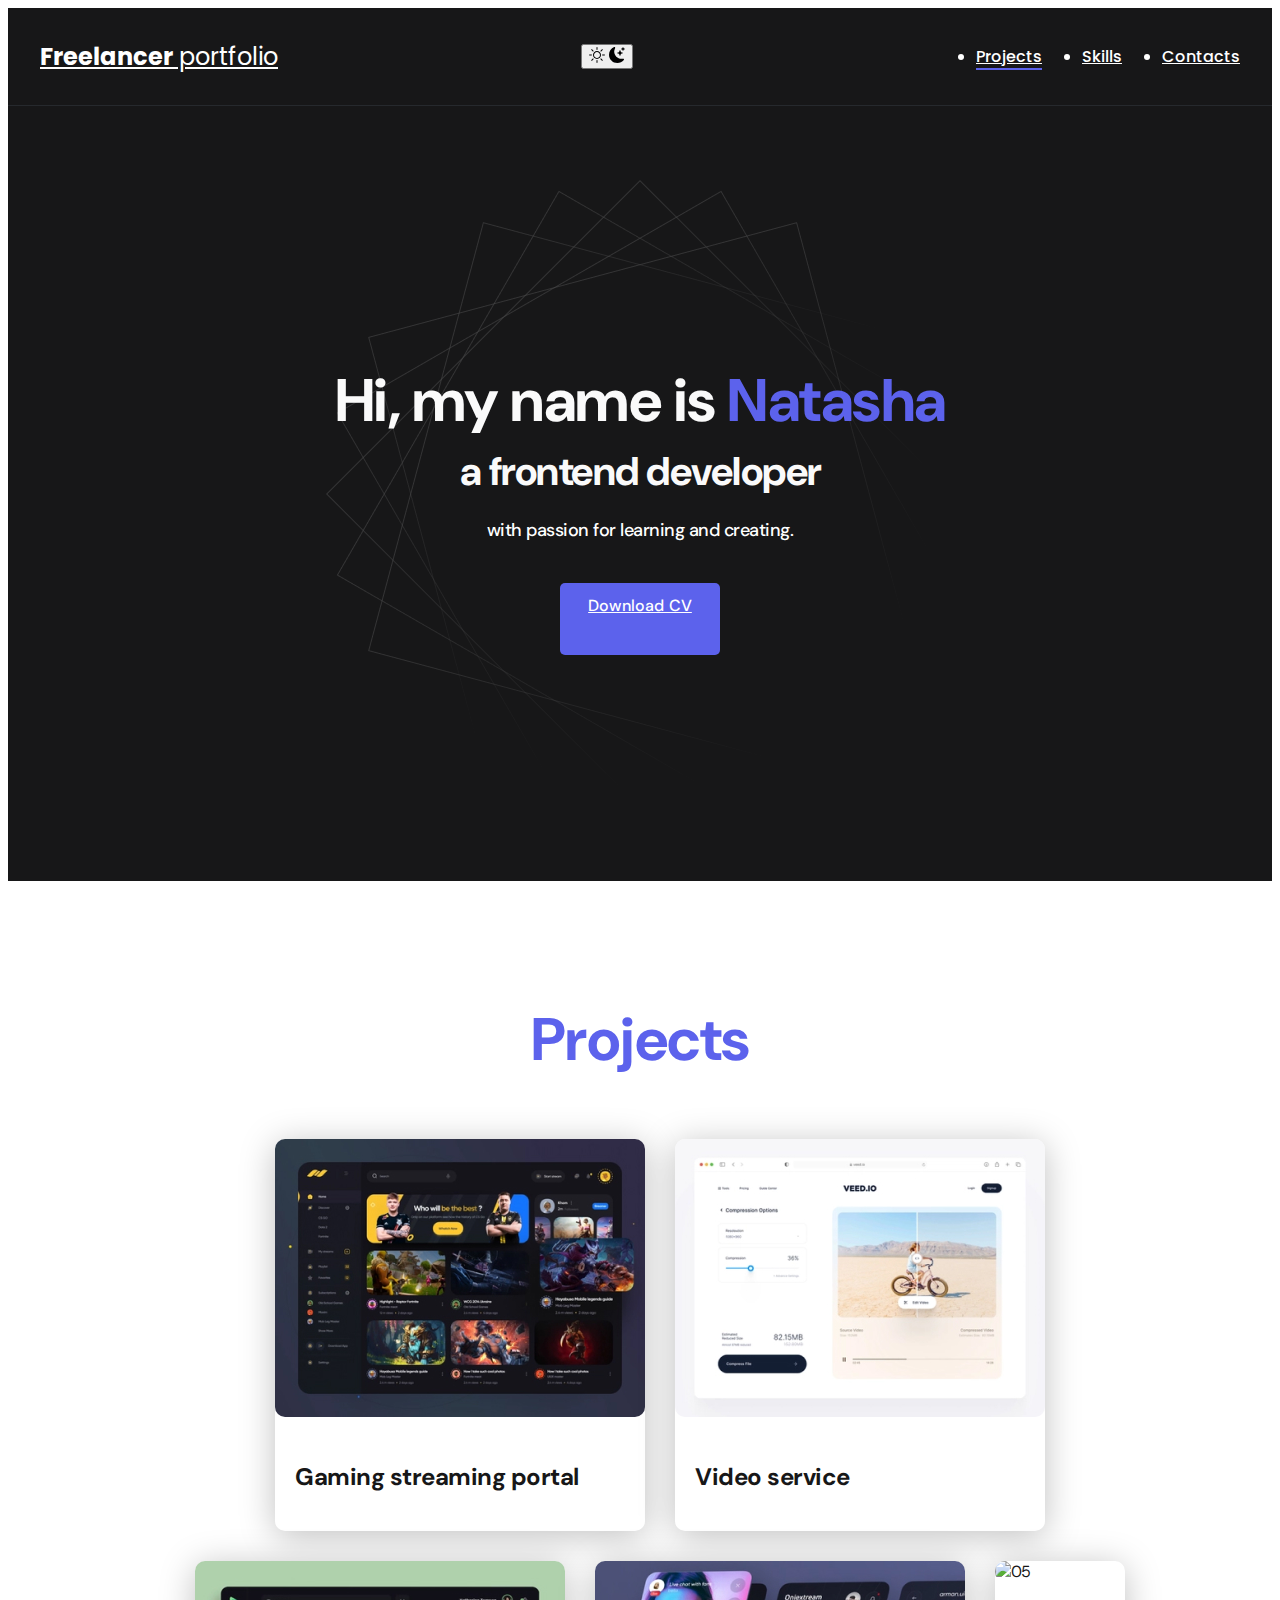
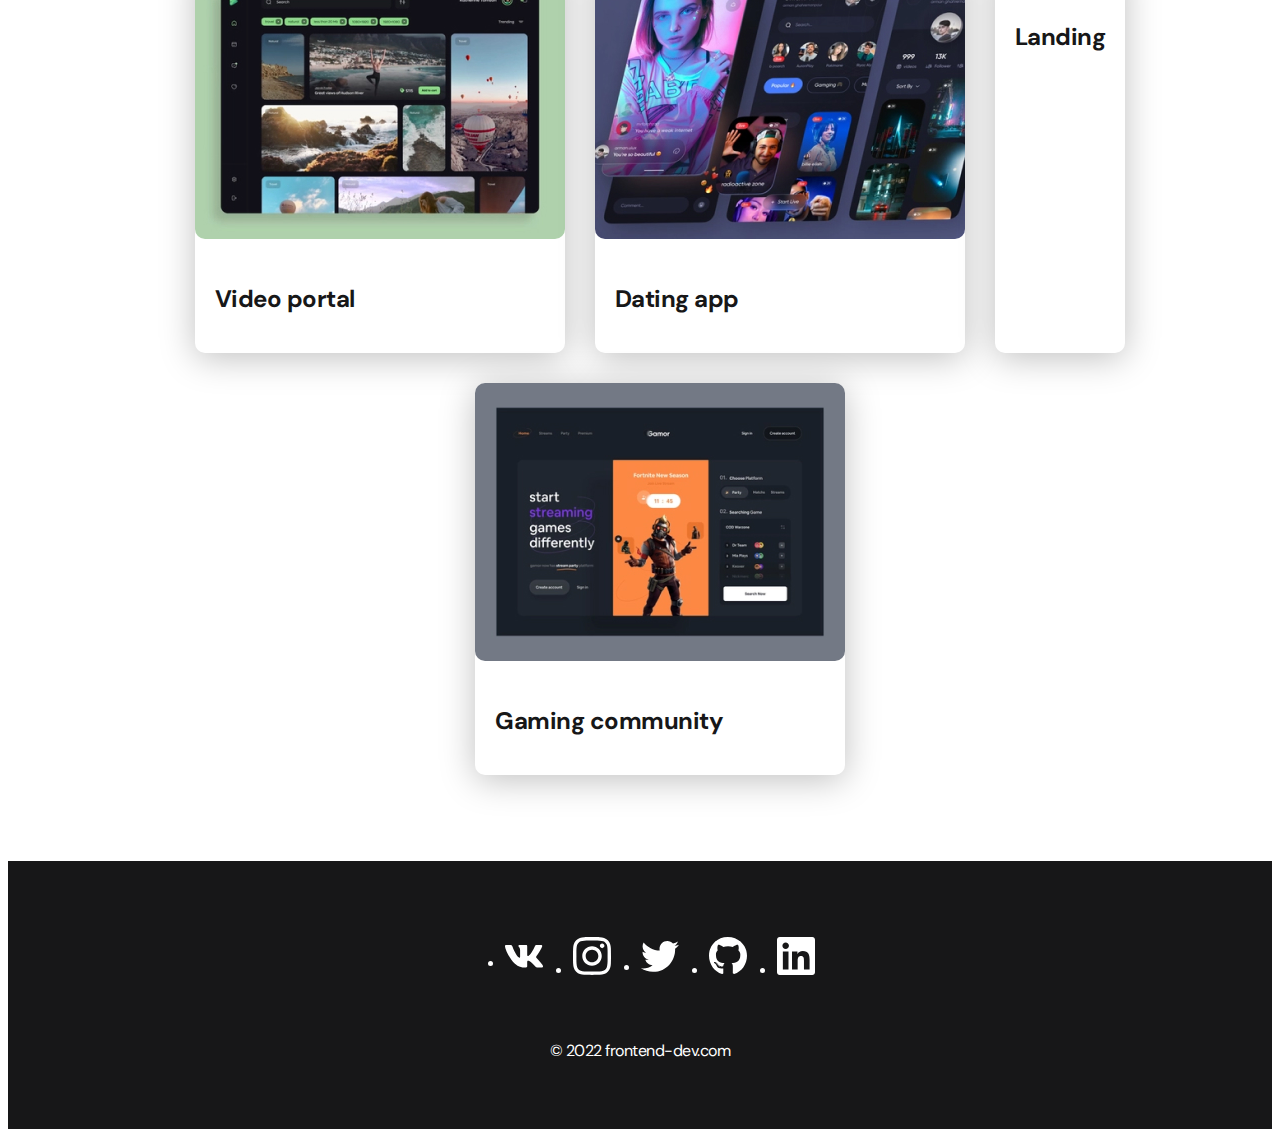
==== commit a3a55a3c: ".dark-mode-btn HTML" ====
--- a/index.html
+++ b/index.html
@@ -19,6 +19,13 @@
       <div class="container">
         <div class="nav-row">
           <a href="./index.html" class="logo"><strong>Freelancer</strong> portfolio</a>
+
+          <button class="dark-mode-btn">
+            <img src="./img/icons/toggle-sun.svg" alt="Light mode" class="dark-mode-btn__icon">
+            <img src="./img/icons/toggle-moon.svg" alt="Dark mode" class="dark-mode-btn__icon">
+          </button>
+
+
           <ul class="nav-list">
             <li class="nav-list__item"><a class="nav-list__link nav-list__link--active" href="./project-page.html">Projects</a></li>
             <li class="nav-list__item"><a class="nav-list__link" href="./skills.html">Skills</a></li>
@@ -118,7 +125,6 @@
             <p>© 2022 frontend-dev.com</p>
         </div>
           </div>      
-                
         </div>
     </footer>
   </body>
--- a/css/main.css
+++ b/css/main.css
@@ -101,6 +101,8 @@
 
 .nav-list {
   display: flex;
+  flex-wrap: wrap;
+  row-gap: 10px;
   align-items: center;
   column-gap: 40px;
   font-size: 16px;
@@ -260,6 +262,7 @@
   flex-wrap: wrap;
   column-gap: 30px;
   row-gap: 30px;
+  justify-content: center;
 }
 
 
@@ -324,7 +327,7 @@
   box-shadow: 0px 5px 35px 0px rgba(0, 0, 0, 0.25);
 }
 
-.project-detail__desc {
+.project-details__desc {
   margin-bottom: 30px;
   font-size: 24px;
   font-weight: 700;
@@ -393,3 +396,88 @@
 .copyright p + p {
   margin-top: 0.5em;
 }
+
+
+@media(max-width: 620px) {
+
+    /* General*/
+  
+
+    .section {
+      padding: 40px 0;
+    }
+  
+    .title-1 {
+      margin-bottom: 30px;
+      font-size: 40px;
+    }
+  
+    .title-2 {
+      margin-bottom: 10px;
+      font-size: 30px;
+    }
+
+
+  /* Header */
+  
+  .header {
+    min-height: unset;
+  }
+
+  .header__title {
+    font-size: 30px;
+  }
+
+  .header__title strong {
+    font-size: 40px;
+  }
+
+
+  /* Projects*/
+  
+
+  .project__title {
+    font-size: 22px;
+  }
+
+  /* Project page*/
+  
+  .project-details__desc {
+    margin-bottom: 20px;
+    font-size: 22px;
+  }
+
+  
+  /* Content list*/
+  
+  .content-list {
+    row-gap: 20px;
+  }
+
+  .content-list__item {
+    font-size: 16px;
+  }
+
+
+  /* Footer*/
+  
+  .footer {
+    padding: 40px 0 30px;
+  }
+
+  .footer__wrapper {
+    row-gap: 20px;
+  }
+
+  /* Social*/
+  
+
+  .social {
+    column-gap: 20px;
+  }
+
+  .social__item {
+    width: 28px;
+  }
+
+}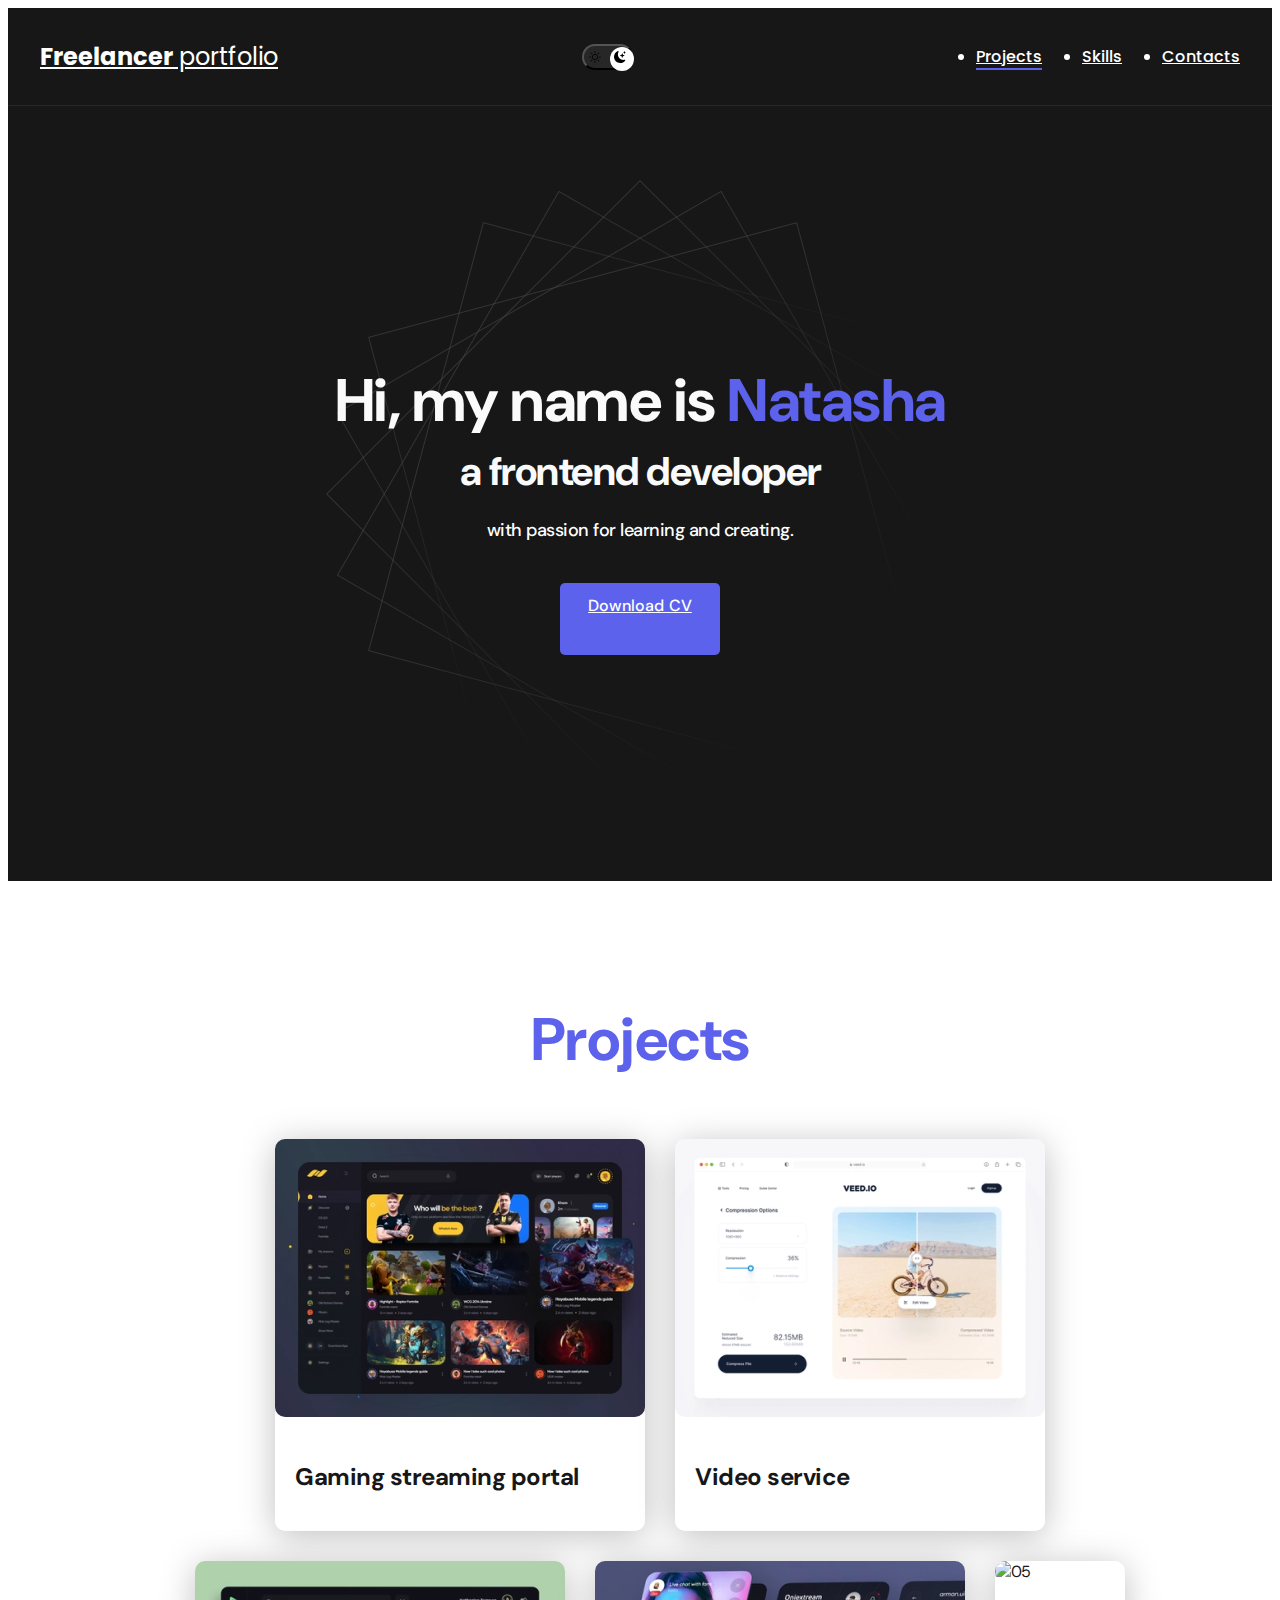
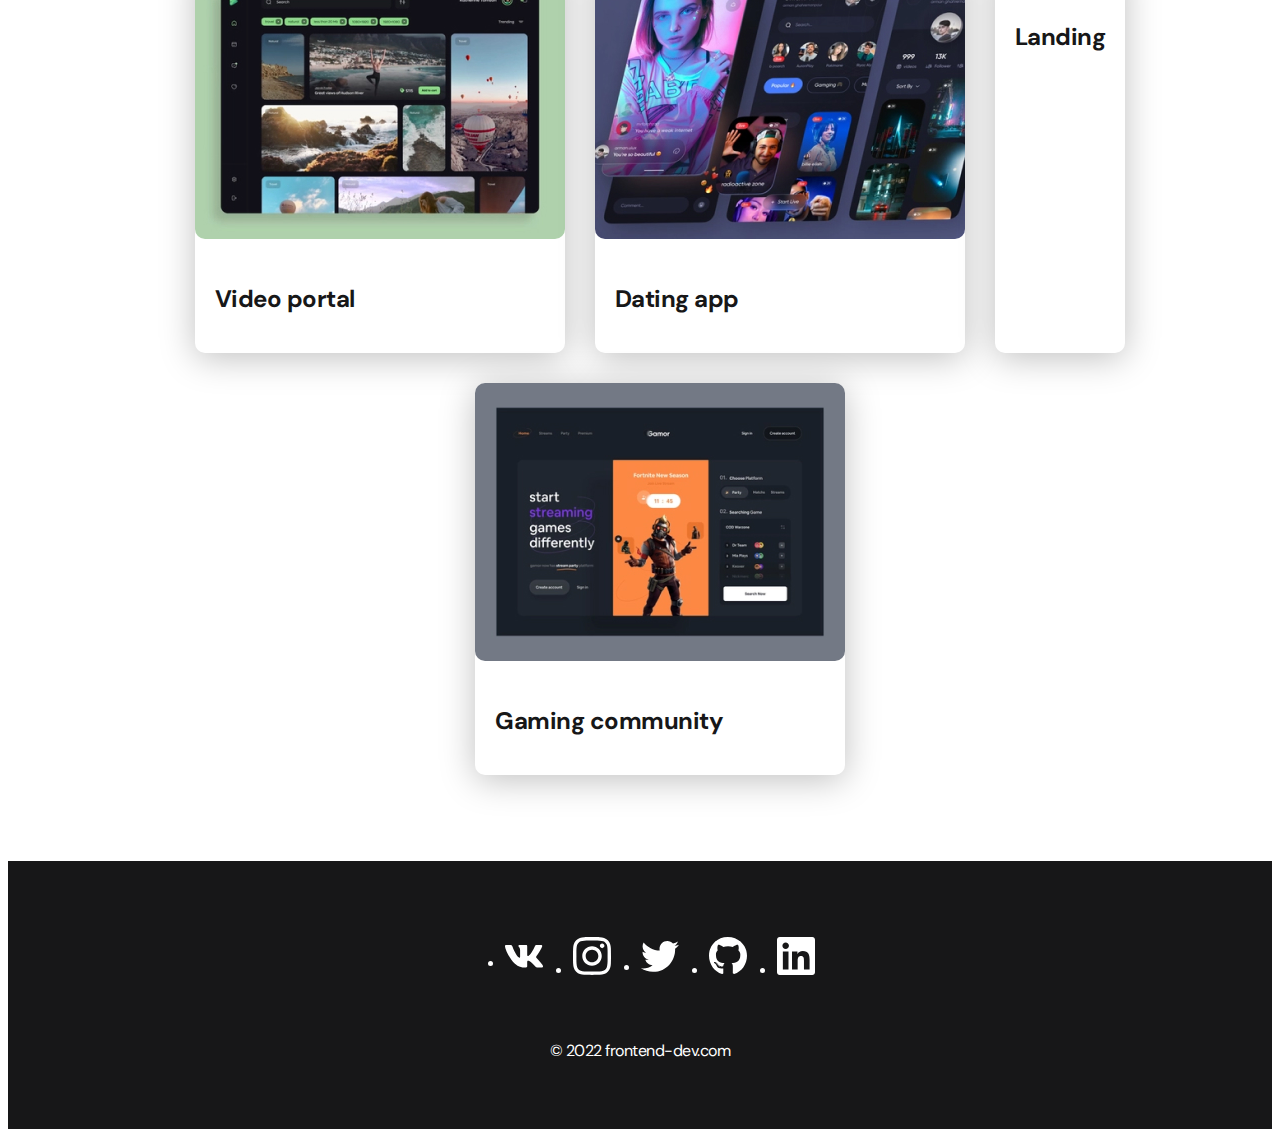
==== commit b92a5ada: ".dark-mode-btn::before style" ====
--- a/index.html
+++ b/index.html
@@ -20,7 +20,7 @@
         <div class="nav-row">
           <a href="./index.html" class="logo"><strong>Freelancer</strong> portfolio</a>
 
-          <button class="dark-mode-btn">
+          <button class="dark-mode-btn dark-mode-btn--active">
             <img src="./img/icons/toggle-sun.svg" alt="Light mode" class="dark-mode-btn__icon">
             <img src="./img/icons/toggle-moon.svg" alt="Dark mode" class="dark-mode-btn__icon">
           </button>
--- a/css/main.css
+++ b/css/main.css
@@ -136,6 +136,49 @@
   background-color: var(--accent);
 }
 
+/* Dark mode btn*/
+
+
+.dark-mode-btn {
+  position: relative;
+
+  display: flex;
+  justify-content: space-between;
+  width: 51px;
+  height: 26px;
+  padding: 5px;
+
+  background: #272727;
+  border-radius: 50px;
+}
+
+.dark-mode-btn::before {
+  content: "";
+  
+  position: absolute;
+  top: 1px;
+  left: 1px;
+
+  display: block;
+  width: 24px;
+  height: 24px;
+
+
+  border-radius: 50%;
+  background-color: var(--white);
+  
+  transition: left 0.2s ease-in;
+}
+
+.dark-mode-btn--active::before {
+  left: 26px;
+}
+
+.dark-mode-btn__icon {
+  position: relative;
+  z-index: 9;
+}
+
 /* Header */
 .header {
   padding: 40px 0;
@@ -160,19 +203,6 @@
   max-width: 700px;
   padding: 0 15px;
 }
-
-/* .header__wrapper::before {
-  content: "";
-  display: block;
-  position: absolute;
-  top: 0;
-  left: 0;
-
-  width: 627px;
-  height: 627px;
-  background-image: url(./../img/header/Abstract.svg);
-  transform: translate(43%, -24%);
-} */
 
 .header__title {
   margin-bottom: 20px;
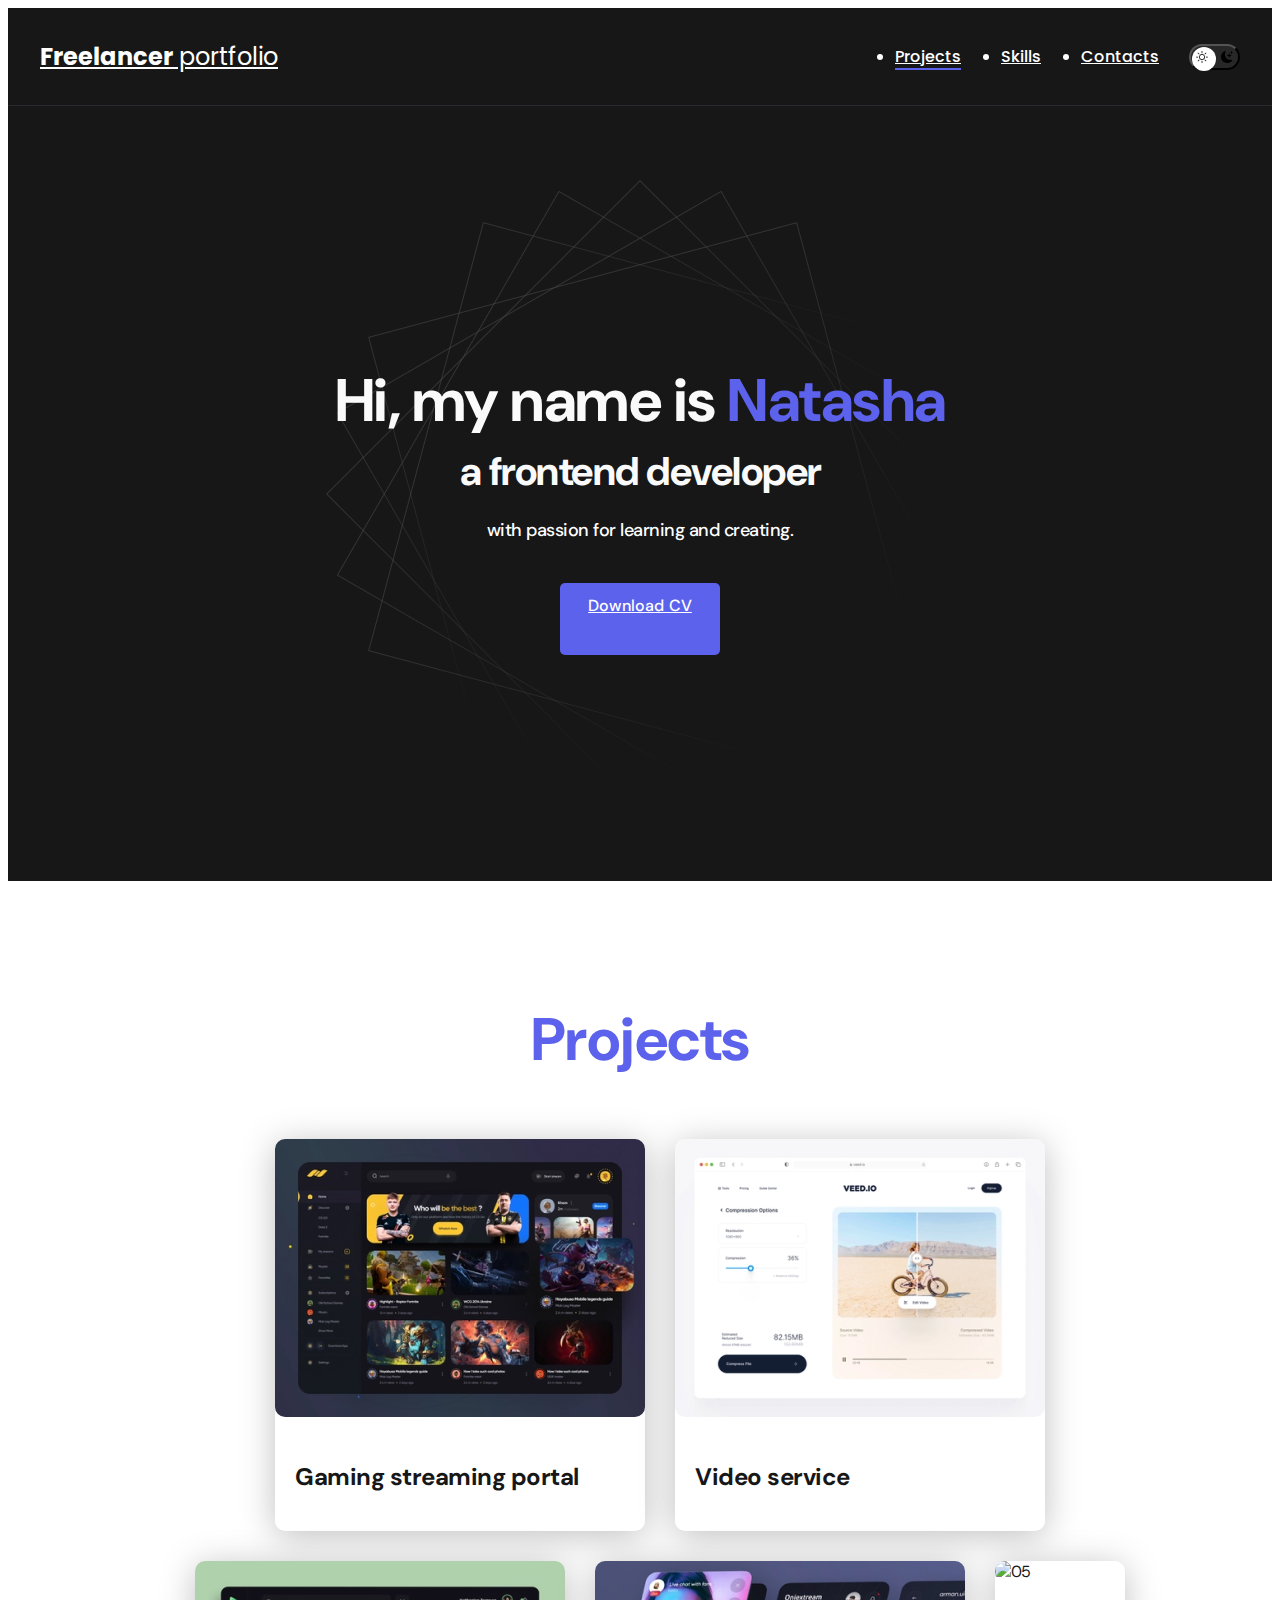
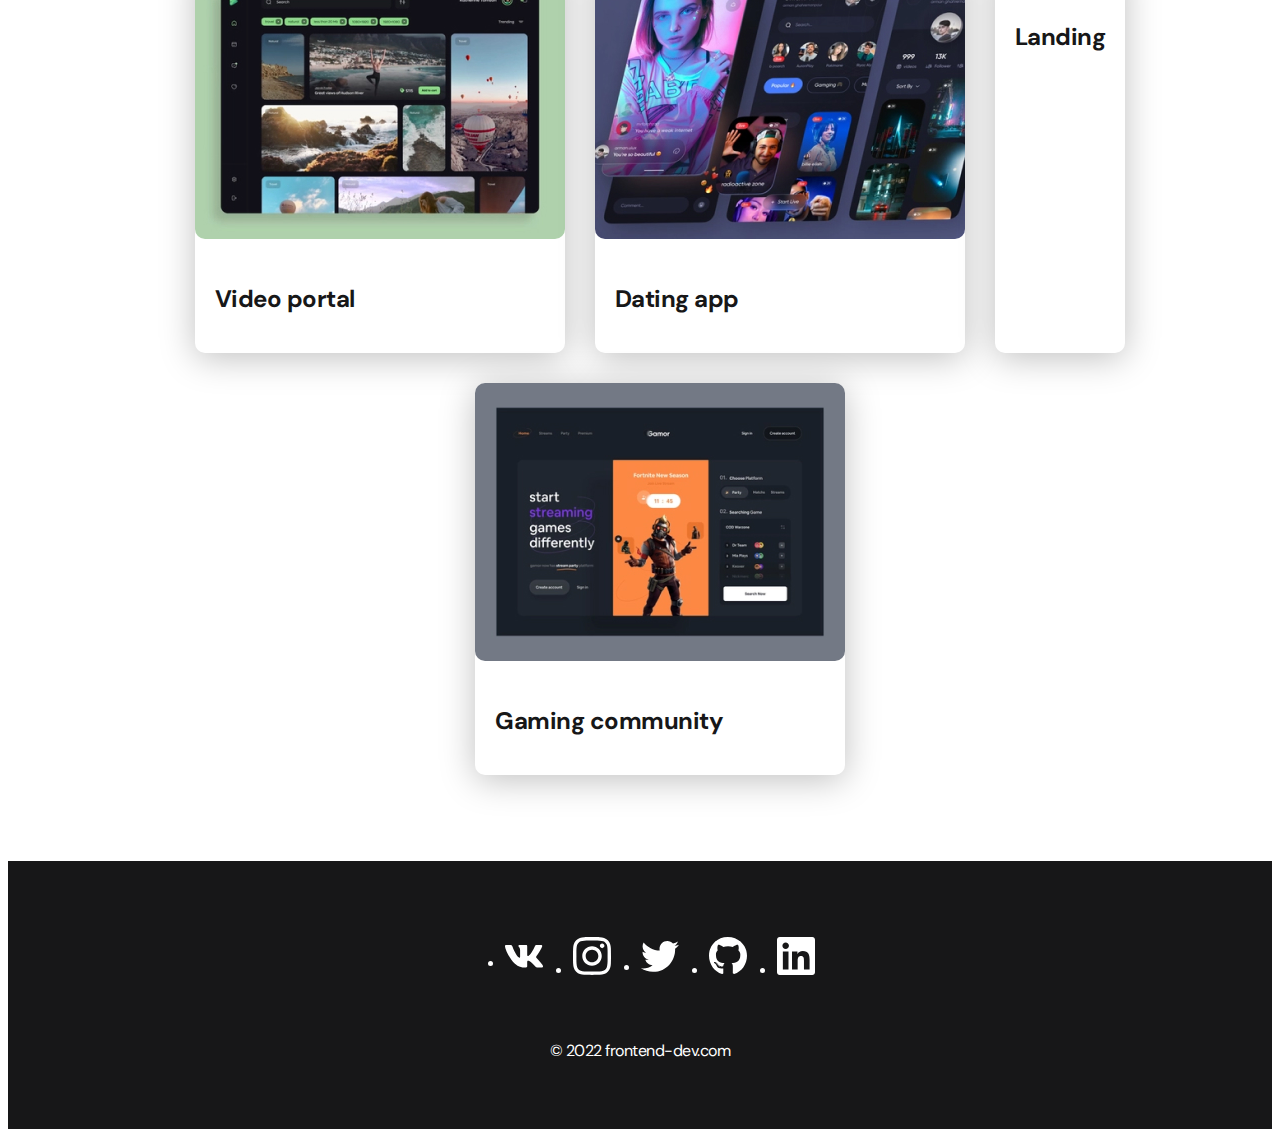
==== commit 3fc0ba63: "HTML btnDarkMode at all pages" ====
--- a/index.html
+++ b/index.html
@@ -20,7 +20,7 @@
         <div class="nav-row">
           <a href="./index.html" class="logo"><strong>Freelancer</strong> portfolio</a>
 
-          <button class="dark-mode-btn dark-mode-btn--active">
+          <button class="dark-mode-btn">
             <img src="./img/icons/toggle-sun.svg" alt="Light mode" class="dark-mode-btn__icon">
             <img src="./img/icons/toggle-moon.svg" alt="Dark mode" class="dark-mode-btn__icon">
           </button>
@@ -127,5 +127,6 @@
           </div>      
         </div>
     </footer>
+    <script src="./js/main.js"></script>
   </body>
 </html>
--- a/css/main.css
+++ b/css/main.css
@@ -80,7 +80,7 @@
 
 .nav-row {
   display: flex;
-  justify-content: space-between;
+  justify-content: flex-end;
   align-items: center;
   column-gap: 30px;
   row-gap: 20px;
@@ -88,6 +88,7 @@
 }
 
 .logo {
+  margin-right: auto;
   font-family: "Poppins", sans-serif;
   font-size: 24px;
   /* font-weight: 700; */
@@ -140,6 +141,7 @@
 
 
 .dark-mode-btn {
+  order: 9;
   position: relative;
 
   display: flex;
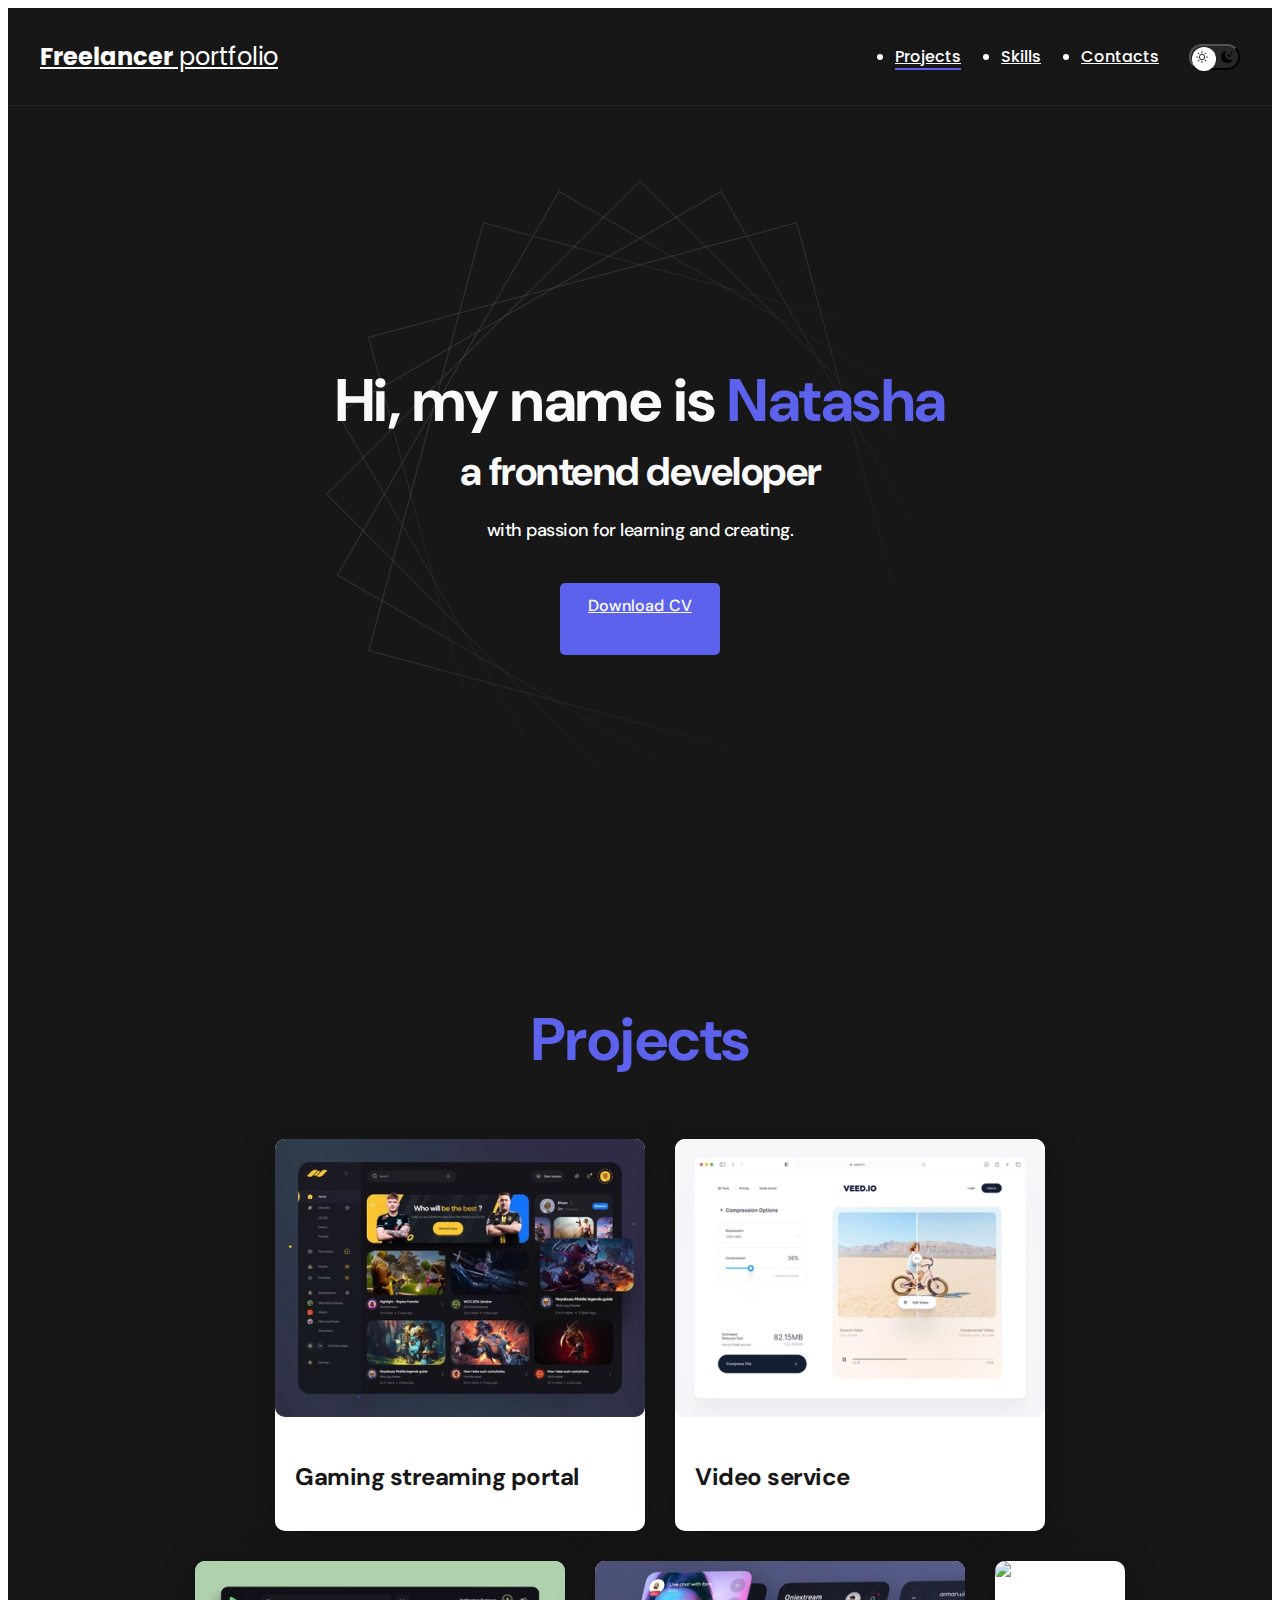
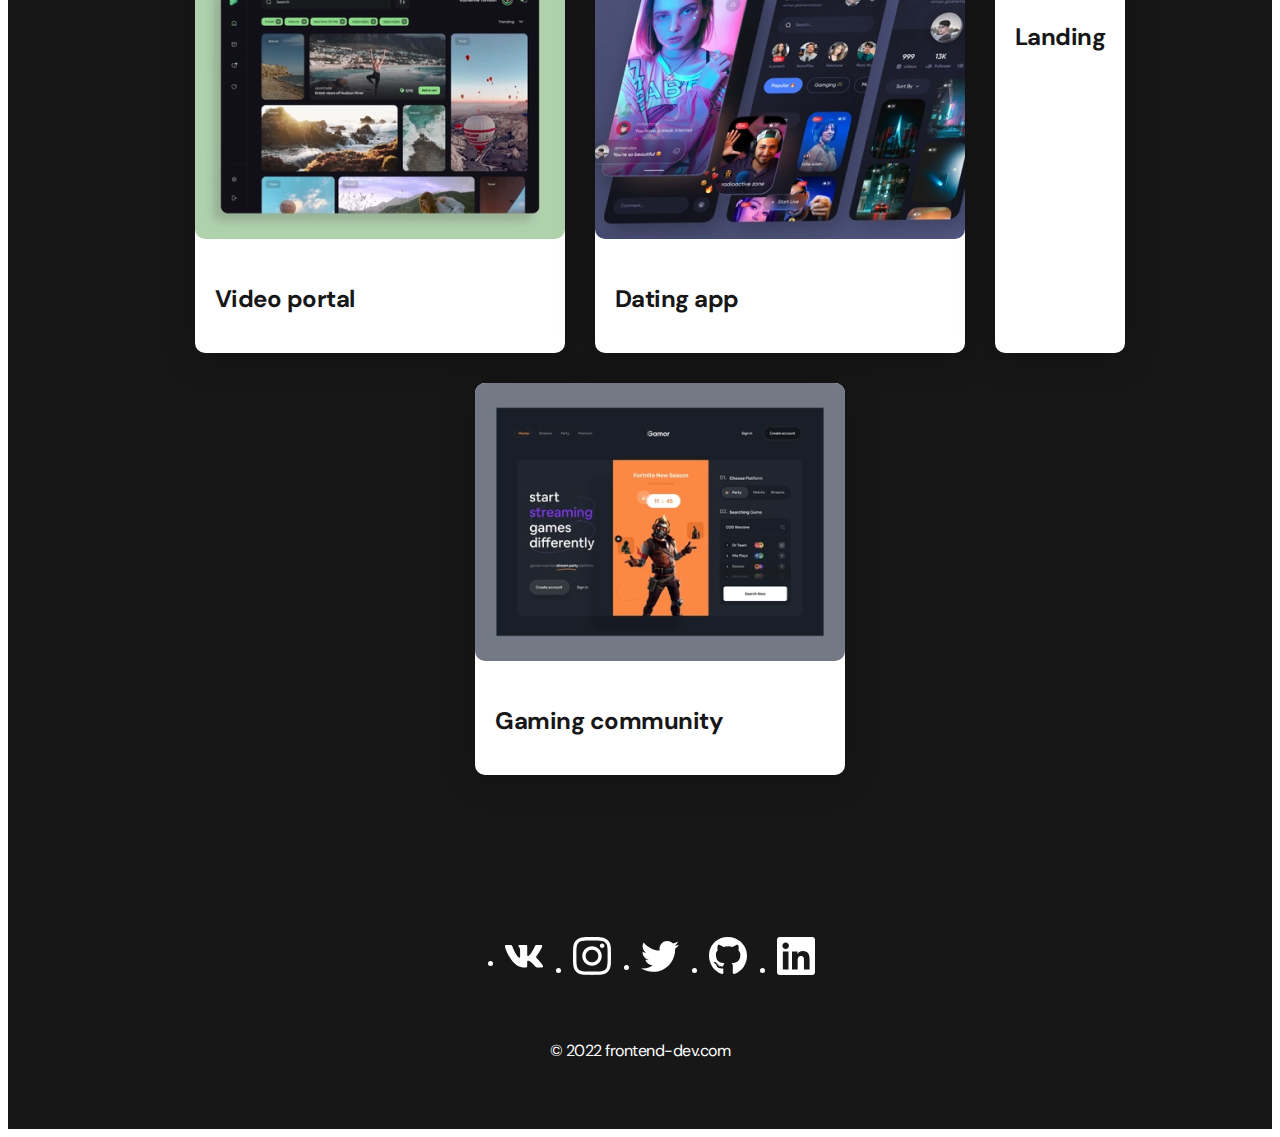
==== commit 8a39987b: "CSS dark/light mode vars" ====
--- a/index.html
+++ b/index.html
@@ -14,7 +14,7 @@
       rel="stylesheet"
     />
   </head>
-  <body>
+  <body class="dark">
     <nav class="nav">
       <div class="container">
         <div class="nav-row">
--- a/css/main.css
+++ b/css/main.css
@@ -17,16 +17,31 @@
   --dark-border: var(--black-border);
   --header-text: var(--white);
   --accent: var(--purple);
+
+  /* Light mode*/
+  --page-bg: var(--white);
+  --text-color: var(--black);
+}
+
+.dark {
+  /* Dark mode*/
+  --page-bg: var(--black);
+  --text-color: var(--white);
+  
 }
 
 html,
 body {
+  display: flex;
+  flex-direction: column;
+  min-height: 100vh;
+
   font-family: "DM Sans", sans-serif;
   letter-spacing: -0.5px;
+
+  /* Light mode*/
+  background-color: var(--page-bg);
   color: var(--text-color);
-  height: 100%;
-  display: flex;
-  flex-direction: column;
 }
 
 .none {
@@ -142,6 +157,7 @@
 
 .dark-mode-btn {
   order: 9;
+
   position: relative;
 
   display: flex;
@@ -464,6 +480,16 @@
     font-size: 40px;
   }
 
+  /* Nav */ 
+  
+  .nav-row {
+    justify-content: space-between;
+  }
+  
+  .dark-mode-btn {
+    order: 0;
+  }
+
 
   /* Projects*/
   
